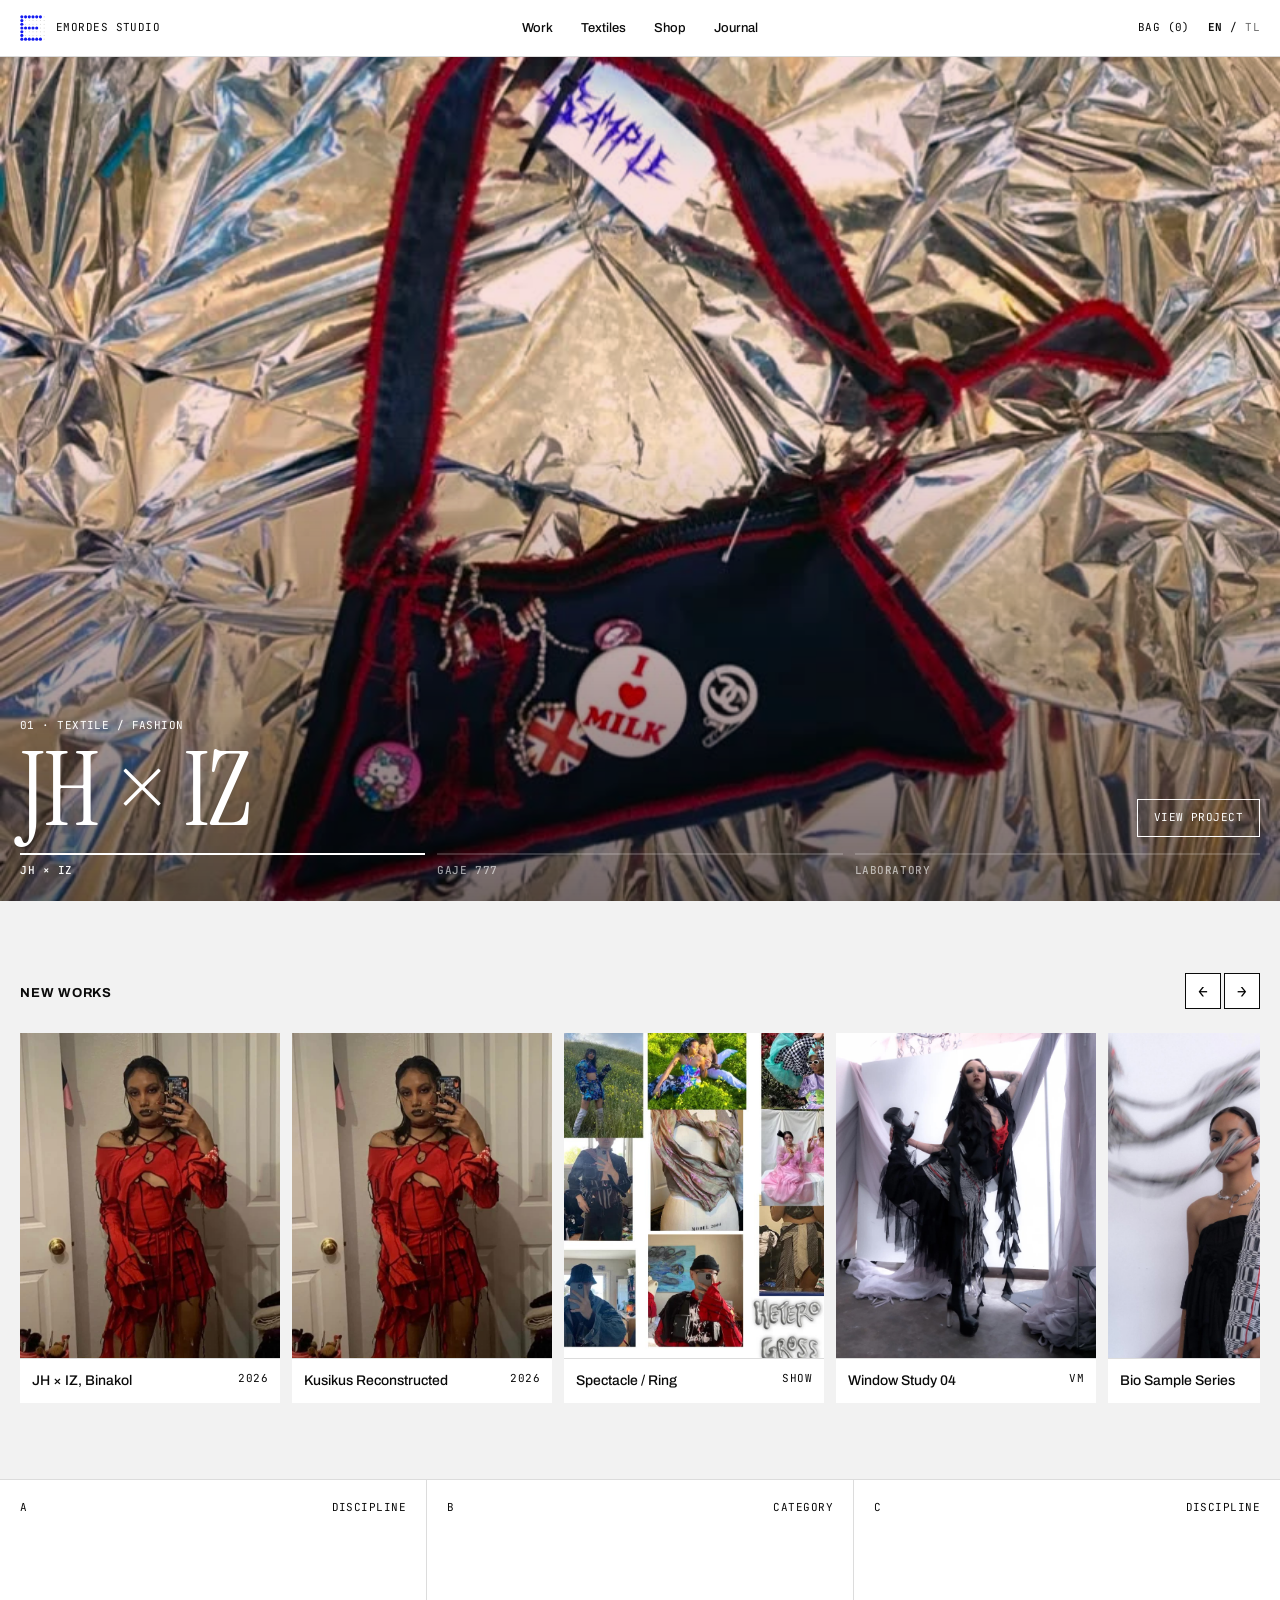
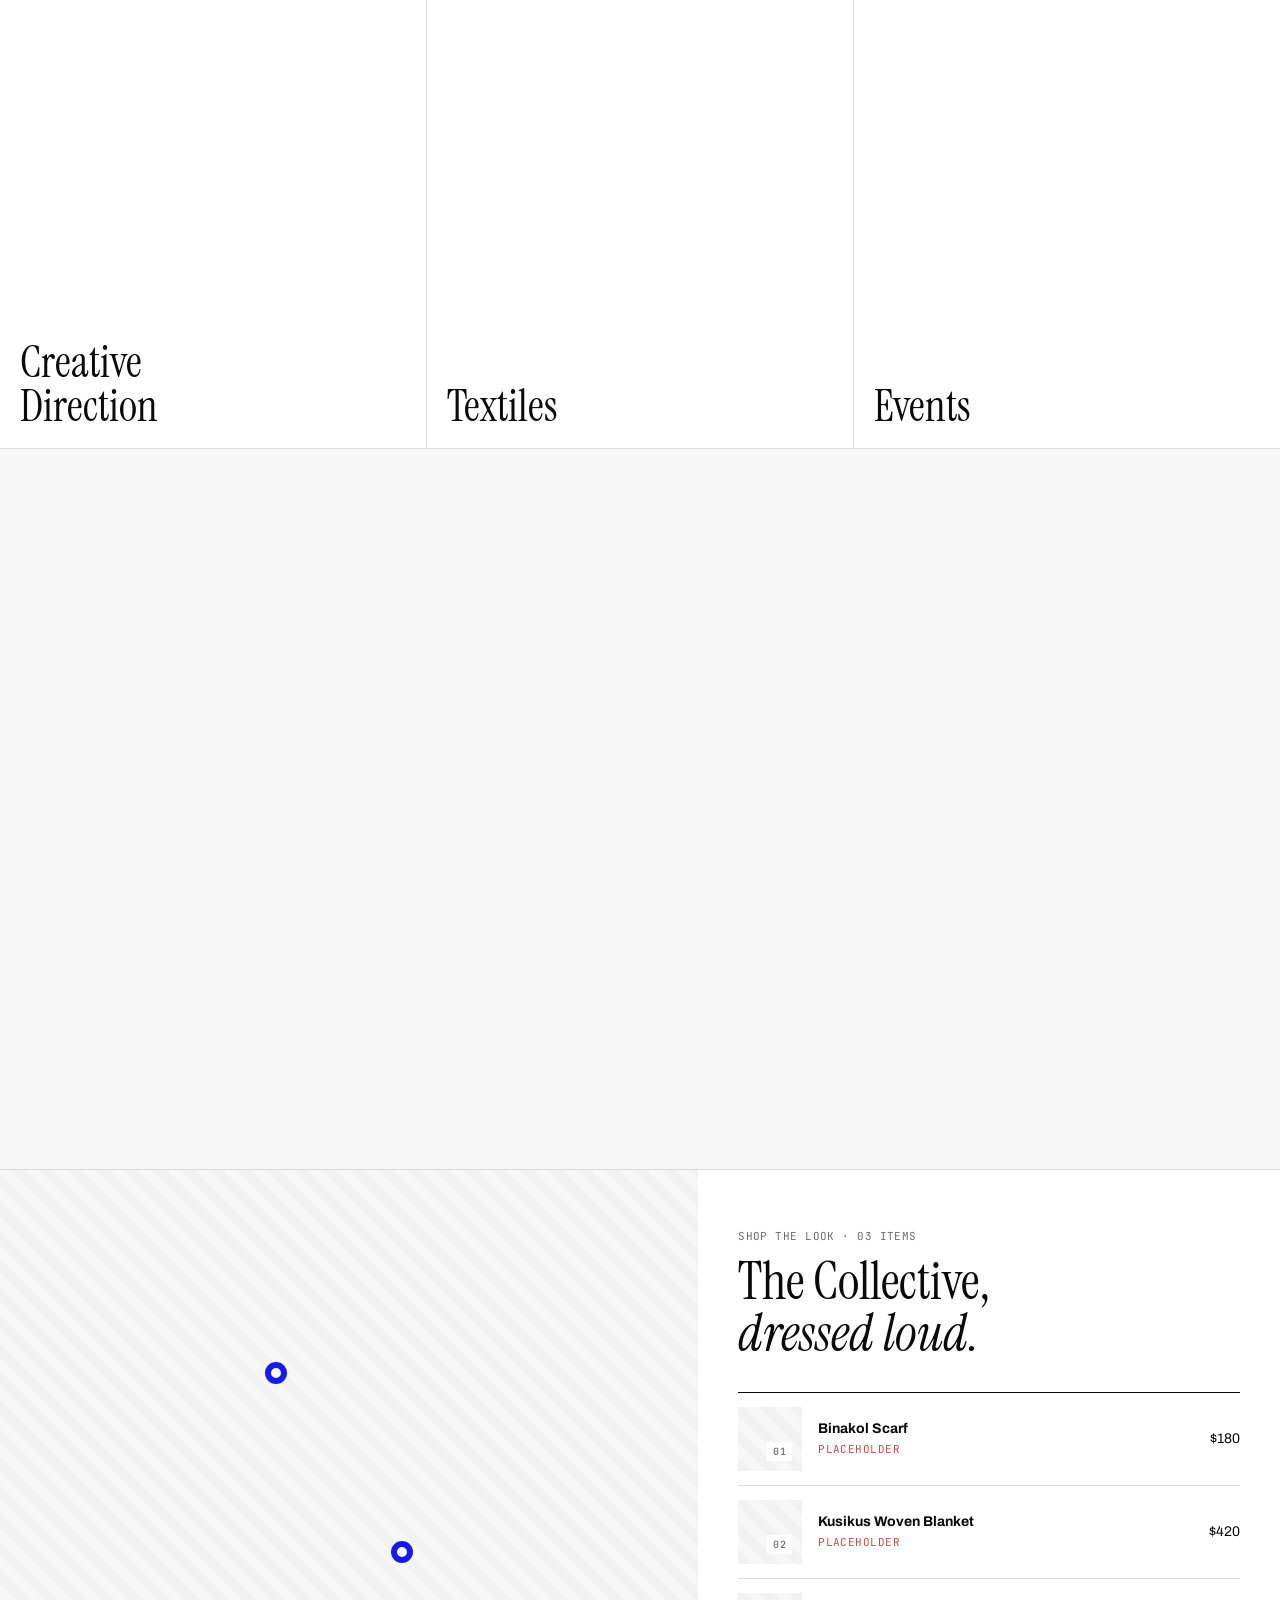
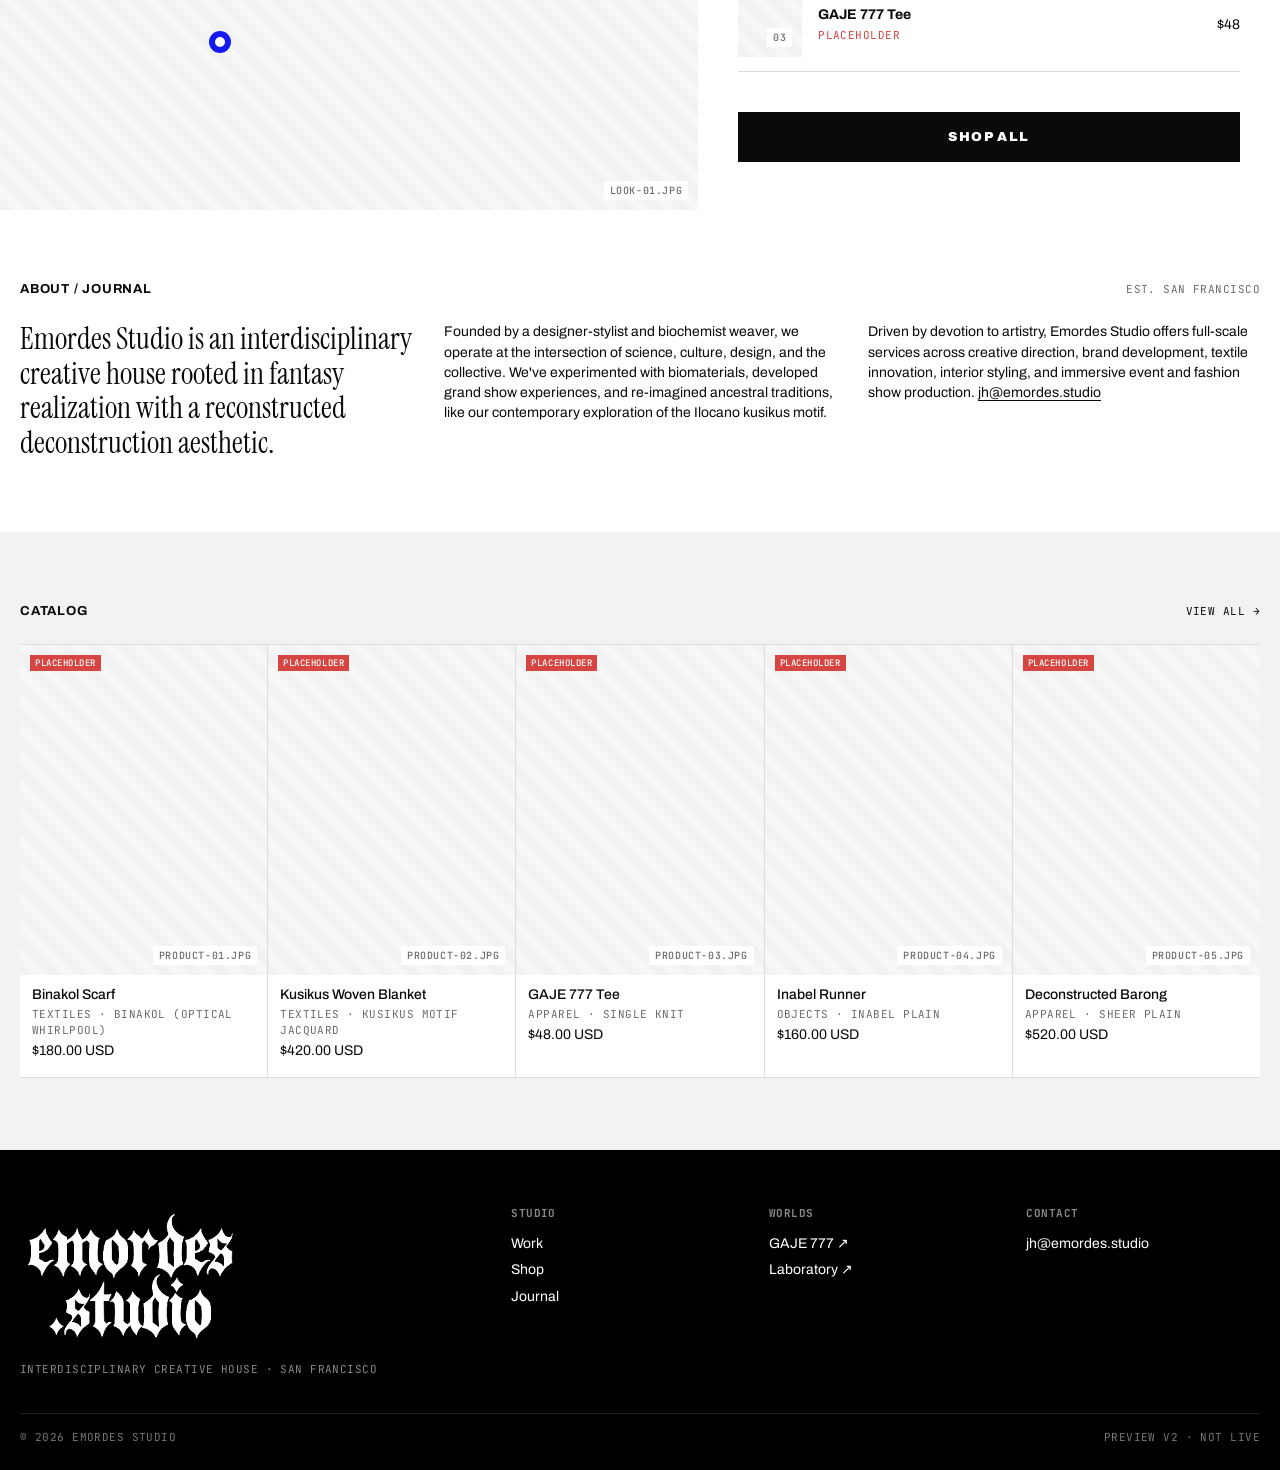
==== home.html @ fd935b76 "Emordes Studio preview v2 (APT style)" ====
<!doctype html>
<html lang="en">
<head>
<meta charset="utf-8">
<meta name="viewport" content="width=device-width,initial-scale=1">
<title>Emordes Studio · Interdisciplinary Creative House</title>
<link rel="stylesheet" href="styles.css">
<script src="app.js" defer></script>
</head>
<body data-page="home">
<main id="main">

<section class="hero" aria-roledescription="carousel" aria-label="Featured projects">
 <div class="tint"></div>
 <div class="slide"><div class="phw" data-ph="hero-01.jpg"><img src="images/hero-01.jpg" alt="JH × IZ project"></div>
  <div class="cap"><div><p class="mono">01 · Textile / Fashion</p><h2>JH × IZ</h2></div><a class="btn mono" href="#works">View project</a></div></div>
 <div class="slide"><div class="phw" data-ph="hero-02.jpg"><img src="images/hero-02.jpg" alt="GAJE 777 tattoo work"></div>
  <div class="cap"><div><p class="mono">02 · Tattoo / Batok</p><h2>GAJE 777</h2></div><a class="btn mono" href="https://gaje777.emordes.studio">Visit ↗</a></div></div>
 <div class="slide"><div class="phw" data-ph="hero-03.jpg"><img src="images/hero-03.jpg" alt="Emordes Laboratory material samples"></div>
  <div class="cap"><div><p class="mono">03 · Textile Innovation</p><h2>Emordes<br><i>Laboratory</i></h2></div><a class="btn mono" href="https://izlab.emordes.studio">Visit ↗</a></div></div>
 <div class="ind" role="tablist">
  <button role="tab">JH × IZ</button><button role="tab">GAJE 777</button><button role="tab">Laboratory</button>
 </div>
</section>

<section class="sec gray" id="works">
 <div class="sec-h"><h3>New Works</h3><div class="ctrl"><button data-rail="-1" aria-label="Previous">←</button> <button data-rail="1" aria-label="Next">→</button></div></div>
 <div class="rail" id="rail">
  <a class="card" href="#"><div class="im"><div class="phw" data-ph="work-01.jpg"><img src="images/work-01.jpg" alt="" loading="lazy"></div></div><div class="meta"><b>JH × IZ, Binakol</b><span class="mono">2026</span></div></a>
  <a class="card" href="#"><div class="im"><div class="phw" data-ph="work-02.jpg"><img src="images/work-02.jpg" alt="" loading="lazy"></div></div><div class="meta"><b>Kusikus Reconstructed</b><span class="mono">2026</span></div></a>
  <a class="card" href="#"><div class="im"><div class="phw" data-ph="work-03.jpg"><img src="images/work-03.jpg" alt="" loading="lazy"></div></div><div class="meta"><b>Spectacle / Ring</b><span class="mono">Show</span></div></a>
  <a class="card" href="#"><div class="im"><div class="phw" data-ph="work-04.jpg"><img src="images/work-04.jpg" alt="" loading="lazy"></div></div><div class="meta"><b>Window Study 04</b><span class="mono">VM</span></div></a>
  <a class="card" href="#"><div class="im"><div class="phw" data-ph="work-05.jpg"><img src="images/work-05.jpg" alt="" loading="lazy"></div></div><div class="meta"><b>Bio Sample Series</b><span class="mono">Lab</span></div></a>
  <a class="card" href="#"><div class="im"><div class="phw" data-ph="work-06.jpg"><img src="images/work-06.jpg" alt="" loading="lazy"></div></div><div class="meta"><b>Ritual Invocation</b><span class="mono">Event</span></div></a>
  <a class="card" href="#"><div class="im"><div class="phw" data-ph="work-07.jpg"><img src="images/work-07.jpg" alt="" loading="lazy"></div></div><div class="meta"><b>Draped Linen Garden</b><span class="mono">Event</span></div></a>
  <a class="card" href="#"><div class="im"><div class="phw" data-ph="work-08.jpg"><img src="images/work-08.jpg" alt="" loading="lazy"></div></div><div class="meta"><b>Editorial 08</b><span class="mono">Styling</span></div></a>
 </div>
</section>

<section class="tri" id="showcase" aria-label="Disciplines">
 <a href="#works"><div class="pv"><video src="video/entrance.mp4" muted loop playsinline preload="none" aria-hidden="true"></video></div><span class="mono"><span>A</span><span>Discipline</span></span><span class="t">Creative<br>Direction</span></a>
 <a href="catalog.html?c=Textiles"><div class="pv"><div class="phw" data-ph="work-05.jpg"><img src="images/work-05.jpg" alt="" loading="lazy"></div></div><span class="mono"><span>B</span><span>Category</span></span><span class="t">Textiles</span></a>
 <a href="#works"><div class="pv"><div class="phw" data-ph="work-07.jpg"><img src="images/work-07.jpg" alt="" loading="lazy"></div></div><span class="mono"><span>C</span><span>Discipline</span></span><span class="t">Events</span></a>
</section>

<section class="state" aria-label="Statement">
 <div class="swatch" aria-hidden="true"><i></i><i></i></div>
 <blockquote class="reveal">We weave the story. <em>You wear the culture.</em></blockquote>
 <div class="mono"><span>Emordes Studio</span><span>Science · Culture · Design · Collective</span></div>
</section>

<section class="look" aria-label="Shop the look">
 <div class="im"><div class="phw" data-ph="look-01.jpg"><img src="images/look-01.jpg" alt="Lifestyle look styled with Emordes textiles" loading="lazy"></div>
  <span class="dot" style="left:38%;top:30%"></span><span class="dot" style="left:56%;top:58%"></span><span class="dot" style="left:30%;top:72%"></span></div>
 <div class="list">
  <p class="mono" style="color:var(--mute)">Shop the Look · 03 items</p>
  <h3>The Collective,<br><i>dressed loud.</i></h3>
  <ol>
   <li><a href="product.html?id=1"><span class="th"><span class="phw" data-ph="01" style="display:block"><img src="images/product-01.jpg" alt=""></span></span><span><b>Binakol Scarf</b><br><span class="mono" style="color:var(--red)">Placeholder</span></span><span>$180</span></a></li>
   <li><a href="product.html?id=2"><span class="th"><span class="phw" data-ph="02" style="display:block"><img src="images/product-02.jpg" alt=""></span></span><span><b>Kusikus Woven Blanket</b><br><span class="mono" style="color:var(--red)">Placeholder</span></span><span>$420</span></a></li>
   <li><a href="product.html?id=3"><span class="th"><span class="phw" data-ph="03" style="display:block"><img src="images/product-03.jpg" alt=""></span></span><span><b>GAJE 777 Tee</b><br><span class="mono" style="color:var(--red)">Placeholder</span></span><span>$48</span></a></li>
  </ol>
  <a class="add" href="catalog.html" style="margin-top:auto">Shop all</a>
 </div>
</section>

<section class="sec" id="journal">
 <div class="sec-h"><h3>About / Journal</h3><span class="mono" style="color:var(--mute)">Est. San Francisco</span></div>
 <div style="display:grid;grid-template-columns:repeat(auto-fit,minmax(280px,1fr));gap:32px">
  <p class="reveal" style="font:400 30px/1.15 var(--serif);margin:0">Emordes Studio is an interdisciplinary creative house rooted in fantasy realization with a reconstructed deconstruction aesthetic.</p>
  <p class="reveal" style="margin:0">Founded by a designer-stylist and biochemist weaver, we operate at the intersection of science, culture, design, and the collective. We've experimented with biomaterials, developed grand show experiences, and re-imagined ancestral traditions, like our contemporary exploration of the Ilocano kusikus motif.</p>
  <p class="reveal" style="margin:0">Driven by devotion to artistry, Emordes Studio offers full-scale services across creative direction, brand development, textile innovation, interior styling, and immersive event and fashion show production. <a href="mailto:jh@emordes.studio" style="border-bottom:1px solid">jh@emordes.studio</a></p>
 </div>
</section>

<section class="sec gray" aria-label="Catalog preview">
 <div class="sec-h"><h3>Catalog</h3><a class="mono" href="catalog.html">View all →</a></div>
 <div class="grid5" id="minigrid"></div>
</section>
</main>
<script>
document.addEventListener('DOMContentLoaded',()=>{
 const g=document.getElementById('minigrid');g.innerHTML=PRODUCTS.slice(0,5).map(itemCard).join('');wirePlaceholders(g);
 document.querySelectorAll('.tri a').forEach(a=>{const v=a.querySelector('video');if(!v)return;
  a.addEventListener('mouseenter',()=>v.play().catch(()=>{}));a.addEventListener('mouseleave',()=>v.pause())});
});
</script>
</body>
</html>
---- styles.css ----
@import url('https://fonts.googleapis.com/css2?family=Archivo:wght@400;500;700;900&family=Instrument+Serif:ital@0;1&family=JetBrains+Mono:wght@400;500&display=swap');
:root{--bg:#fff;--g1:#F7F7F7;--g2:#F2F2F2;--ink:#0a0a0a;--mute:#6b6b6b;--line:#dcdcdc;--cobalt:#141BF2;--red:#D64541;
--sans:'Archivo',sans-serif;--mono:'JetBrains Mono',monospace;--serif:'Instrument Serif',serif}
*{box-sizing:border-box}
html{scroll-behavior:smooth}
body{margin:0;background:var(--bg);color:var(--ink);font-family:var(--sans);font-size:14px;line-height:1.45;-webkit-font-smoothing:antialiased}
a{color:inherit;text-decoration:none}
img{display:block;max-width:100%}
.mono{font-family:var(--mono);font-size:11px;letter-spacing:.04em;text-transform:uppercase}
.skip{position:absolute;left:-999px}.skip:focus{left:8px;top:8px;background:#000;color:#fff;padding:8px;z-index:99}
:focus-visible{outline:2px solid var(--cobalt);outline-offset:2px}

/* header */
.hdr{position:sticky;top:0;z-index:50;background:rgba(255,255,255,.96);backdrop-filter:blur(8px);border-bottom:1px solid var(--line)}
.hdr-in{display:grid;grid-template-columns:1fr auto 1fr;align-items:center;height:56px;padding:0 20px}
.mark{display:flex;align-items:center;gap:10px}
.mark svg{width:26px;height:26px}
.mark .mono{color:var(--ink)}
.nav{display:flex;gap:28px}
.nav a,.nav button{font:500 13px var(--sans);background:none;border:0;padding:4px 0;cursor:pointer;color:var(--ink);border-bottom:1px solid transparent}
.nav a:hover,.nav button:hover,.nav button[aria-expanded=true]{border-color:var(--ink)}
.util{display:flex;justify-content:flex-end;gap:18px;align-items:center}
.util .lang b{color:var(--ink)}.util .lang span{color:var(--mute)}
.burger{display:none;background:none;border:0;font:inherit;cursor:pointer}
.mega{position:absolute;left:0;right:0;top:56px;background:#fff;border-bottom:1px solid var(--line);display:none;grid-template-columns:repeat(4,1fr) 1.3fr;gap:24px;padding:28px 20px 36px}
.mega.open{display:grid;animation:drop .25s ease}
@keyframes drop{from{opacity:0;transform:translateY(-6px)}}
.mega h4{margin:0 0 14px;color:var(--mute)}
.mega ul{list-style:none;margin:0;padding:0;display:grid;gap:7px}
.mega li a{font-size:15px}.mega li a:hover{color:var(--cobalt)}
.mega .search{display:flex;border-bottom:1px solid var(--ink);align-items:center}
.mega .search input{flex:1;border:0;font:400 22px var(--serif);padding:6px 0;outline:none;background:none}
.mega .feat{background:var(--g2);aspect-ratio:4/3;position:relative;overflow:hidden}
.mega .feat img{width:100%;height:100%;object-fit:cover}
.mega .feat span{position:absolute;left:10px;bottom:10px;background:#fff;padding:3px 6px}

/* placeholders */
.ph{position:relative;background:repeating-linear-gradient(45deg,var(--g2) 0 10px,var(--g1) 10px 20px);overflow:hidden}
.ph>img{opacity:0}
.ph::after{content:attr(data-ph);position:absolute;inset:auto 10px 10px auto;font:500 10px var(--mono);letter-spacing:.06em;color:var(--mute);background:#fff;padding:3px 6px;text-transform:uppercase}

/* hero */
.hero{position:relative;height:calc(100vh - 56px);min-height:520px;max-height:900px;overflow:hidden;background:#111;color:#fff}
.hero .slide{position:absolute;inset:0;opacity:0;transition:opacity .9s ease}
.hero .slide.on{opacity:1}
.hero .slide img{width:100%;height:100%;object-fit:cover;transform:scale(1.04);transition:transform 6s ease}
.hero .slide.on img{transform:scale(1)}
.hero .slide::before{content:"";position:absolute;inset:0;background:linear-gradient(180deg,transparent 45%,rgba(0,0,0,.55));z-index:1}
.hero .tint{position:absolute;inset:0;background:var(--red);mix-blend-mode:multiply;opacity:.18;z-index:1}
.hero .cap{position:absolute;left:20px;right:20px;bottom:64px;z-index:2;display:flex;justify-content:space-between;align-items:flex-end;gap:20px}
.hero h2{font:400 clamp(44px,8vw,120px)/.9 var(--serif);margin:0;letter-spacing:-.01em}
.hero .cap a.btn{border:1px solid #fff;padding:10px 16px;white-space:nowrap}
.hero .cap a.btn:hover{background:#fff;color:#000}
.ind{position:absolute;left:20px;right:20px;bottom:24px;z-index:3;display:grid;grid-template-columns:repeat(3,1fr);gap:12px}
.ind button{background:none;border:0;color:#fff;text-align:left;padding:10px 0 0;cursor:pointer;position:relative;font:500 11px var(--mono);letter-spacing:.05em;text-transform:uppercase;opacity:.6}
.ind button::before{content:"";position:absolute;top:0;left:0;right:0;height:2px;background:rgba(255,255,255,.3)}
.ind button::after{content:"";position:absolute;top:0;left:0;height:2px;width:0;background:#fff}
.ind button.on{opacity:1}.ind button.on::after{animation:fill 6s linear forwards}
@keyframes fill{to{width:100%}}

/* sections */
.sec{padding:72px 20px}
.sec-h{display:flex;justify-content:space-between;align-items:baseline;margin-bottom:24px;gap:16px}
.sec-h h3{font:700 13px var(--sans);text-transform:uppercase;letter-spacing:.06em;margin:0}
.sec-h .ctrl button{background:#fff;border:1px solid var(--ink);width:36px;height:36px;cursor:pointer;font:16px var(--mono)}
.sec-h .ctrl button:hover{background:var(--ink);color:#fff}
.gray{background:var(--g2)}
.rail{display:grid;grid-auto-flow:column;grid-auto-columns:minmax(260px,22%);gap:12px;overflow-x:auto;scroll-snap-type:x mandatory;scrollbar-width:none;padding-bottom:4px}
.rail::-webkit-scrollbar{display:none}
.card{scroll-snap-align:start;background:#fff;display:flex;flex-direction:column}
.card .im{aspect-ratio:4/5;overflow:hidden}
.card .im img{width:100%;height:100%;object-fit:cover;transition:transform .6s ease}
.card:hover .im img{transform:scale(1.04)}
.card .meta{padding:12px;display:flex;justify-content:space-between;gap:8px;border-top:1px solid var(--line)}
.card .meta b{font-weight:500}

.tri{display:grid;grid-template-columns:repeat(3,1fr);gap:1px;background:var(--line);border-top:1px solid var(--line);border-bottom:1px solid var(--line)}
.tri a{background:#fff;position:relative;aspect-ratio:3/4;overflow:hidden;display:flex;flex-direction:column;justify-content:space-between;padding:20px}
.tri a .pv{position:absolute;inset:0;opacity:0;transition:opacity .4s ease}
.tri a .pv img,.tri a .pv video{width:100%;height:100%;object-fit:cover}
.tri a:hover .pv,.tri a:focus-visible .pv{opacity:1}
.tri a .t{position:relative;z-index:1;font:400 clamp(30px,3.4vw,52px)/1 var(--serif);transition:color .3s}
.tri a:hover .t,.tri a:hover .mono{color:#fff}
.tri a .mono{position:relative;z-index:1;transition:color .3s;display:flex;justify-content:space-between}

.state{position:relative;min-height:80vh;display:grid;place-items:center;overflow:hidden;background:var(--g1);perspective:1200px}
.swatch{position:absolute;width:min(46vw,440px);aspect-ratio:1;transform-style:preserve-3d;animation:spin 28s linear infinite}
.swatch i{position:absolute;inset:0;background:
 repeating-linear-gradient(90deg,rgba(214,69,65,.85) 0 6px,transparent 6px 14px,rgba(10,10,10,.85) 14px 16px,transparent 16px 24px),
 repeating-linear-gradient(0deg,rgba(20,27,242,.75) 0 4px,#efe9df 4px 12px,rgba(10,10,10,.6) 12px 13px,#efe9df 13px 22px);
 box-shadow:0 40px 80px rgba(0,0,0,.15)}
.swatch i:nth-child(2){transform:rotateY(90deg) scale(.9);opacity:.5}
@keyframes spin{from{transform:rotateX(62deg) rotateZ(0)}to{transform:rotateX(62deg) rotateZ(360deg)}}
.state blockquote{position:relative;z-index:1;margin:0;text-align:center;font:400 clamp(40px,6.5vw,96px)/.98 var(--serif);max-width:12ch;mix-blend-mode:multiply}
.state blockquote em{color:var(--red)}
.state .mono{position:absolute;bottom:24px;left:20px;right:20px;display:flex;justify-content:space-between;z-index:1}

.look{display:grid;grid-template-columns:1.2fr 1fr;gap:0;border-top:1px solid var(--line)}
.look .im{position:relative;min-height:640px}
.look .im img{position:absolute;inset:0;width:100%;height:100%;object-fit:cover}
.look .im .dot{position:absolute;width:22px;height:22px;border-radius:50%;background:#fff;border:6px solid var(--cobalt);z-index:2}
.look .list{padding:48px 40px;display:flex;flex-direction:column}
.look h3{font:400 52px/1 var(--serif);margin:0 0 32px}
.look ol{list-style:none;margin:0;padding:0;border-top:1px solid var(--ink)}
.look li a{display:grid;grid-template-columns:64px 1fr auto;gap:16px;align-items:center;padding:14px 0;border-bottom:1px solid var(--line)}
.look li a:hover{background:var(--g1)}
.look li .th{aspect-ratio:1}.look li .th img{width:100%;height:100%;object-fit:cover}

/* catalog */
.filters{display:flex;gap:8px;flex-wrap:wrap;padding:0 20px 20px}
.filters button{font:500 11px var(--mono);text-transform:uppercase;border:1px solid var(--line);background:#fff;padding:8px 12px;cursor:pointer}
.filters button[aria-pressed=true]{background:var(--ink);color:#fff;border-color:var(--ink)}
.grid5{display:grid;grid-template-columns:repeat(5,1fr);gap:1px;background:var(--line);border-top:1px solid var(--line);border-bottom:1px solid var(--line)}
.item{background:#fff;display:flex;flex-direction:column}
.item .im{position:relative;aspect-ratio:3/4;background:var(--g1);overflow:hidden}
.item .im>div{position:absolute;inset:0}
.item .im img{width:100%;height:100%;object-fit:cover}
.item .im .b{opacity:0;transition:opacity .35s}
.item:hover .im .b,.item:focus-visible .im .b{opacity:1}
.item .info{padding:10px 12px 16px;display:grid;gap:2px}
.item .info b{font-weight:500}
.tag{display:inline-block;background:var(--red);color:#fff;padding:2px 5px;font:500 9px var(--mono);letter-spacing:.06em;position:absolute;top:10px;left:10px;z-index:2}
.pagehead{padding:48px 20px 28px;display:flex;justify-content:space-between;align-items:flex-end;gap:20px}
.pagehead h1{font:400 clamp(48px,7vw,104px)/.9 var(--serif);margin:0}

/* product */
.pdp{display:grid;grid-template-columns:1fr 1.5fr 1fr;align-items:start;border-top:1px solid var(--line)}
.pdp .l,.pdp .r{position:sticky;top:56px;padding:28px 20px;max-height:calc(100vh - 56px);overflow:auto}
.spec{width:100%;border-collapse:collapse;font:400 11px/1.5 var(--mono);text-transform:uppercase}
.spec th,.spec td{text-align:left;padding:9px 0;border-bottom:1px solid var(--line);vertical-align:top}
.spec th{color:var(--mute);font-weight:400;width:42%}
.pdp .l p{font-size:14px;margin:24px 0 0;max-width:36ch}
.stream{display:grid;gap:4px;background:var(--g2)}
.stream>div{aspect-ratio:4/5}
.stream img{width:100%;height:100%;object-fit:cover}
.crumb{color:var(--mute)}.crumb a:hover{color:var(--ink)}
.pdp h1{font:400 44px/1 var(--serif);margin:18px 0 10px}
.price{font:500 16px var(--sans);margin-bottom:28px}
.sizes{display:grid;grid-template-columns:repeat(4,1fr);gap:4px;margin:10px 0 18px}
.sizes button{border:1px solid var(--line);background:#fff;padding:12px 0;font:500 12px var(--mono);cursor:pointer}
.sizes button[aria-pressed=true]{border-color:var(--ink);background:var(--ink);color:#fff}
.add{display:block;text-align:center;background:var(--ink);color:#fff;padding:18px;font:900 13px var(--sans);letter-spacing:.12em;text-transform:uppercase}
.add:hover{background:var(--cobalt)}
.note{margin-top:14px;color:var(--mute)}

/* footer */
.ftr{background:#000;color:#fff;padding:56px 20px 24px;display:grid;grid-template-columns:2fr 1fr 1fr 1fr;gap:24px}
.ftr img{width:220px}
.ftr h4{margin:0 0 12px;color:#888}
.ftr ul{list-style:none;padding:0;margin:0;display:grid;gap:6px}
.ftr a:hover{color:var(--red)}
.ftr .bar{grid-column:1/-1;border-top:1px solid #222;padding-top:16px;display:flex;justify-content:space-between;color:#777}

.reveal{opacity:0;transform:translateY(16px);transition:opacity .8s ease,transform .8s ease}
.reveal.in{opacity:1;transform:none}

@media (max-width:1000px){
 .grid5{grid-template-columns:repeat(3,1fr)}
 .rail{grid-auto-columns:minmax(240px,40%)}
 .mega{grid-template-columns:1fr 1fr}
 .mega .feat{display:none}
}
@media (max-width:760px){
 .hdr-in{grid-template-columns:auto 1fr auto;height:52px;padding:0 14px}
 .nav{display:none;position:absolute;top:52px;left:0;right:0;background:#fff;flex-direction:column;gap:0;border-bottom:1px solid var(--line)}
 .nav.open{display:flex}
 .nav a,.nav button{padding:14px;border-bottom:1px solid var(--line);text-align:left;font-size:16px}
 .burger{display:block}
 .util{gap:12px}.util .lang{display:none}
 .mega{top:52px;grid-template-columns:1fr 1fr;max-height:calc(100vh - 52px);overflow:auto}
 .hero{height:78vh;min-height:480px}
 .hero .cap{flex-direction:column;align-items:flex-start;bottom:70px;left:14px}
 .ind{left:14px;right:14px}
 .sec{padding:48px 14px}
 .rail{grid-auto-columns:78%}
 .tri{grid-template-columns:1fr}.tri a{aspect-ratio:16/10}
 .tri a .pv{opacity:.85}.tri a .t,.tri a .mono{color:#fff}
 .look{grid-template-columns:1fr}.look .im{min-height:420px}.look .list{padding:32px 14px}
 .grid5{grid-template-columns:repeat(2,1fr)}
 .filters,.pagehead{padding-left:14px;padding-right:14px}
 .pdp{grid-template-columns:1fr}
 .pdp .l,.pdp .r{position:static;max-height:none;padding:20px 14px}
 .pdp .r{order:-1}.stream{order:0}.pdp .l{order:1}
 .stream{grid-auto-flow:column;grid-auto-columns:88%;overflow-x:auto;scroll-snap-type:x mandatory}
 .stream>div{scroll-snap-align:start}
 .ftr{grid-template-columns:1fr 1fr}.ftr>div:first-child{grid-column:1/-1}
}
@media (prefers-reduced-motion:reduce){*{animation:none!important;transition:none!important}}
.look .im .phw{position:absolute;inset:0}.hero .slide .phw{position:absolute;inset:0}
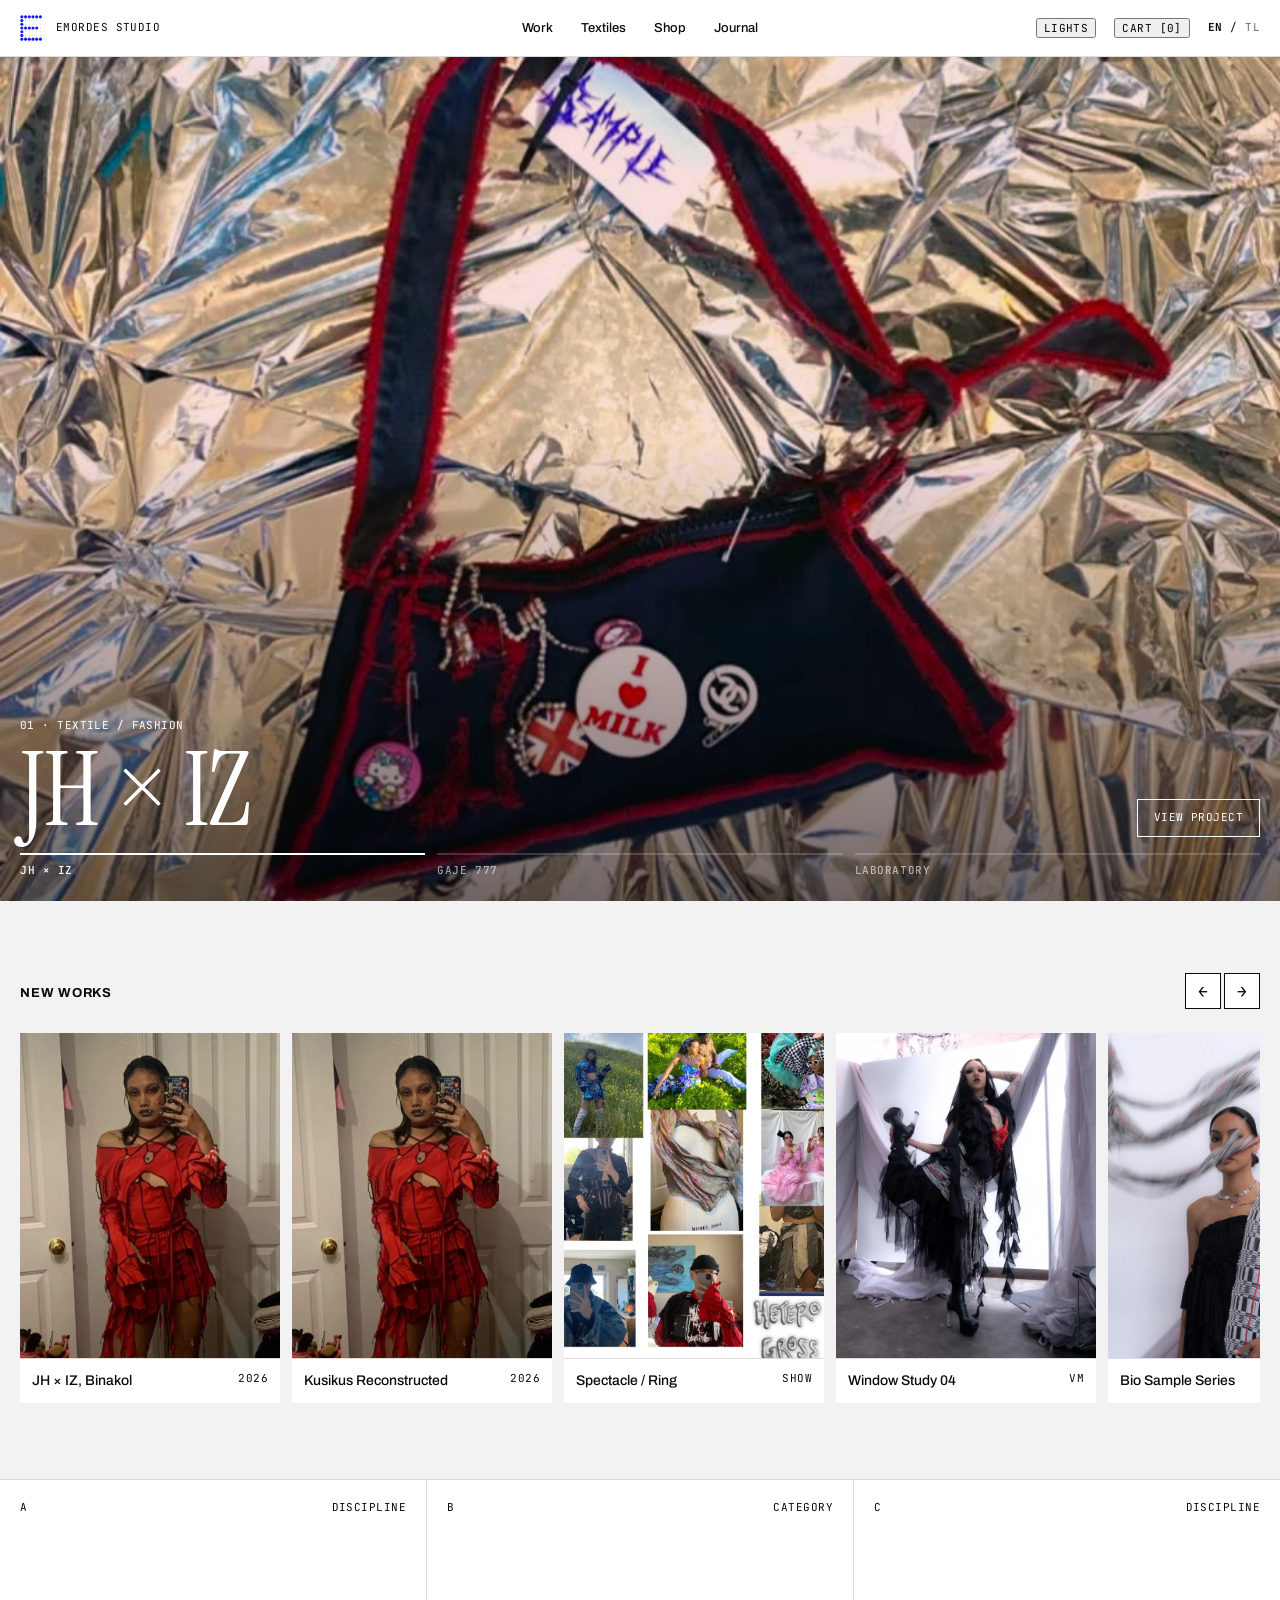
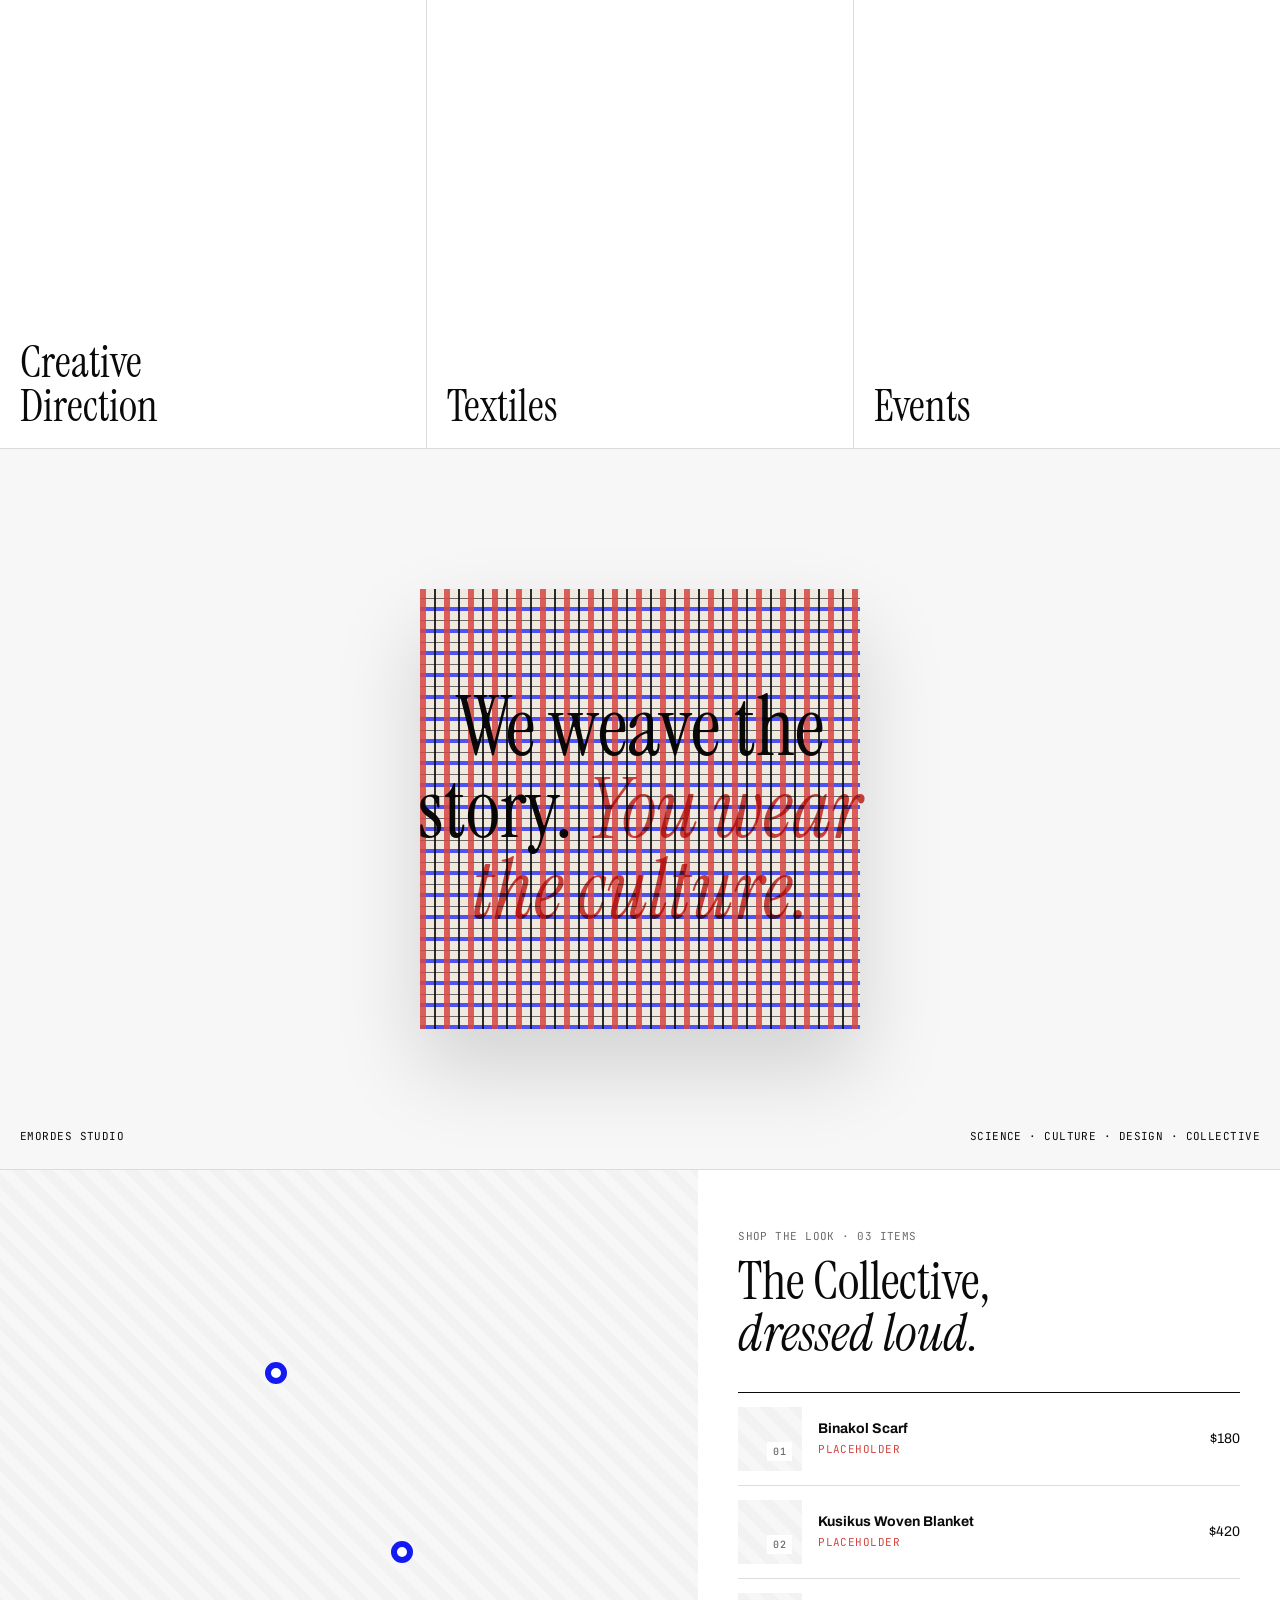
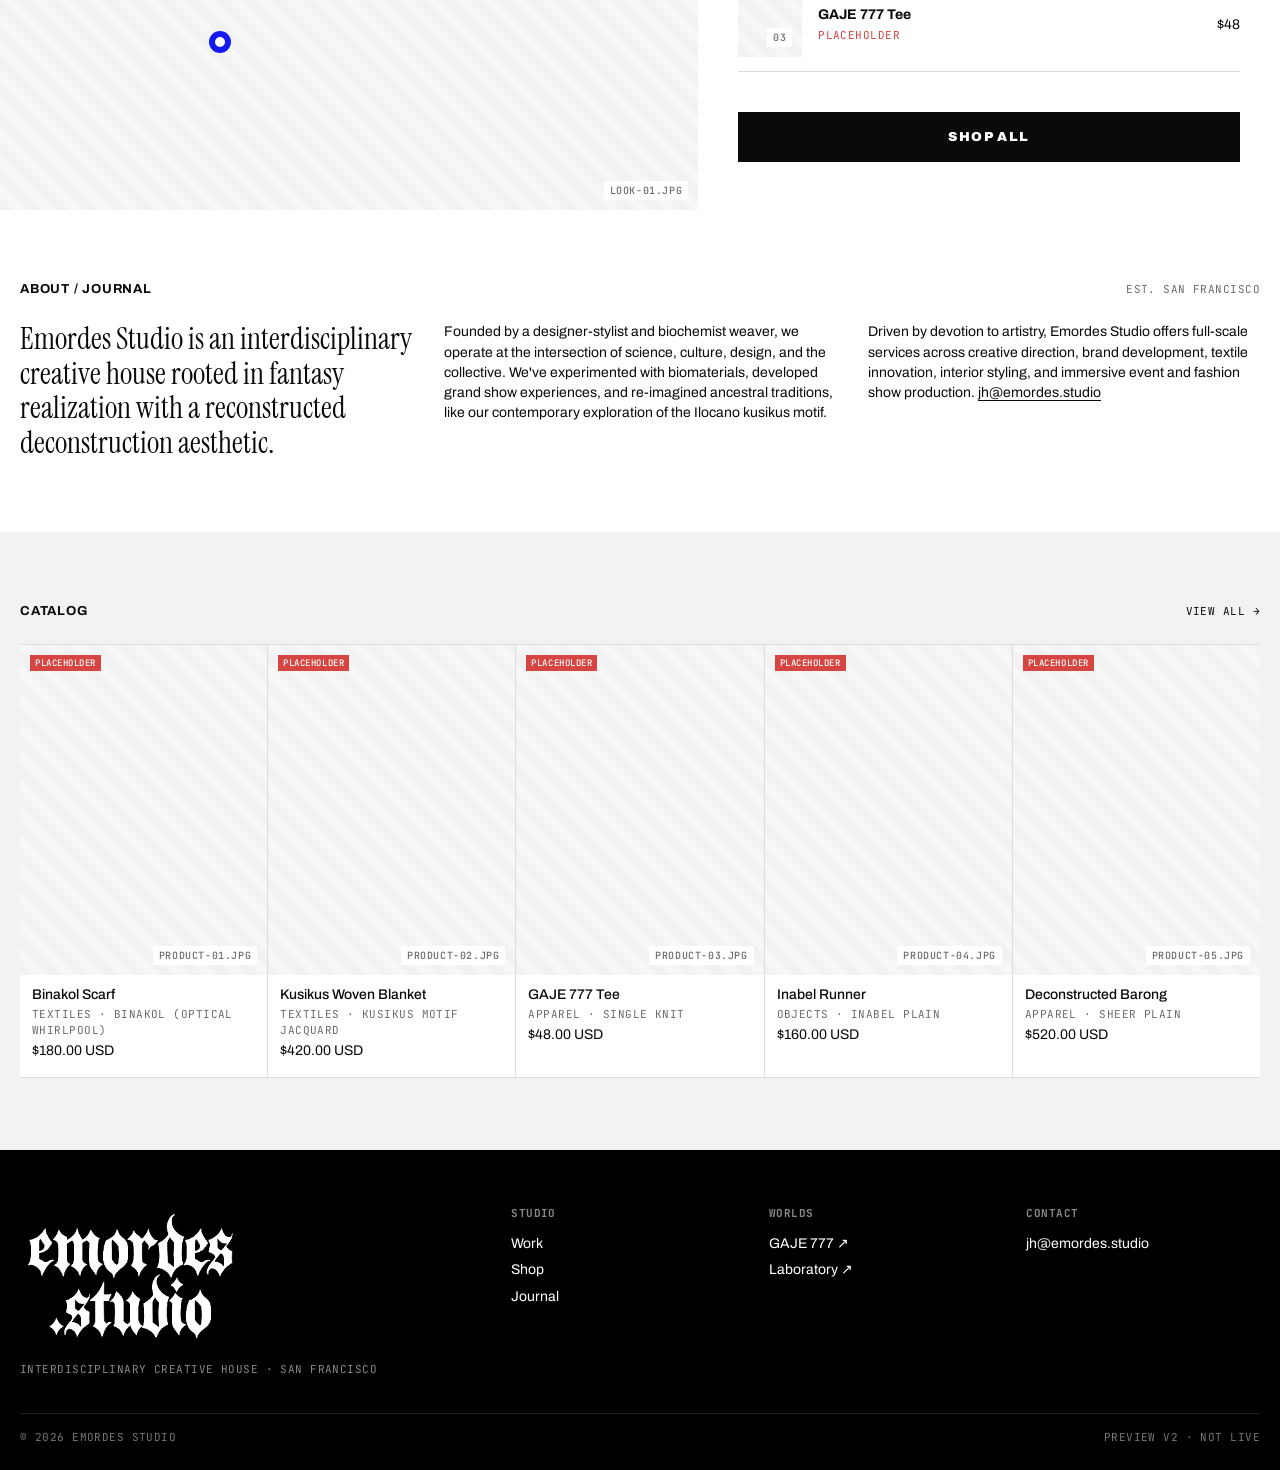
==== commit b77045b1: "Shop restructure: home.html" ====
--- a/home.html
+++ b/home.html
@@ -4,8 +4,11 @@
 <meta charset="utf-8">
 <meta name="viewport" content="width=device-width,initial-scale=1">
 <title>Emordes Studio · Interdisciplinary Creative House</title>
+<script>try{if(localStorage.ems_lights==="off")document.documentElement.classList.add("off")}catch(e){}</script>
 <link rel="stylesheet" href="styles.css">
 <script src="app.js" defer></script>
+<script src="shop.js" defer></script>
+<link rel="stylesheet" href="shop.css">
 </head>
 <body data-page="home">
 <main id="main">
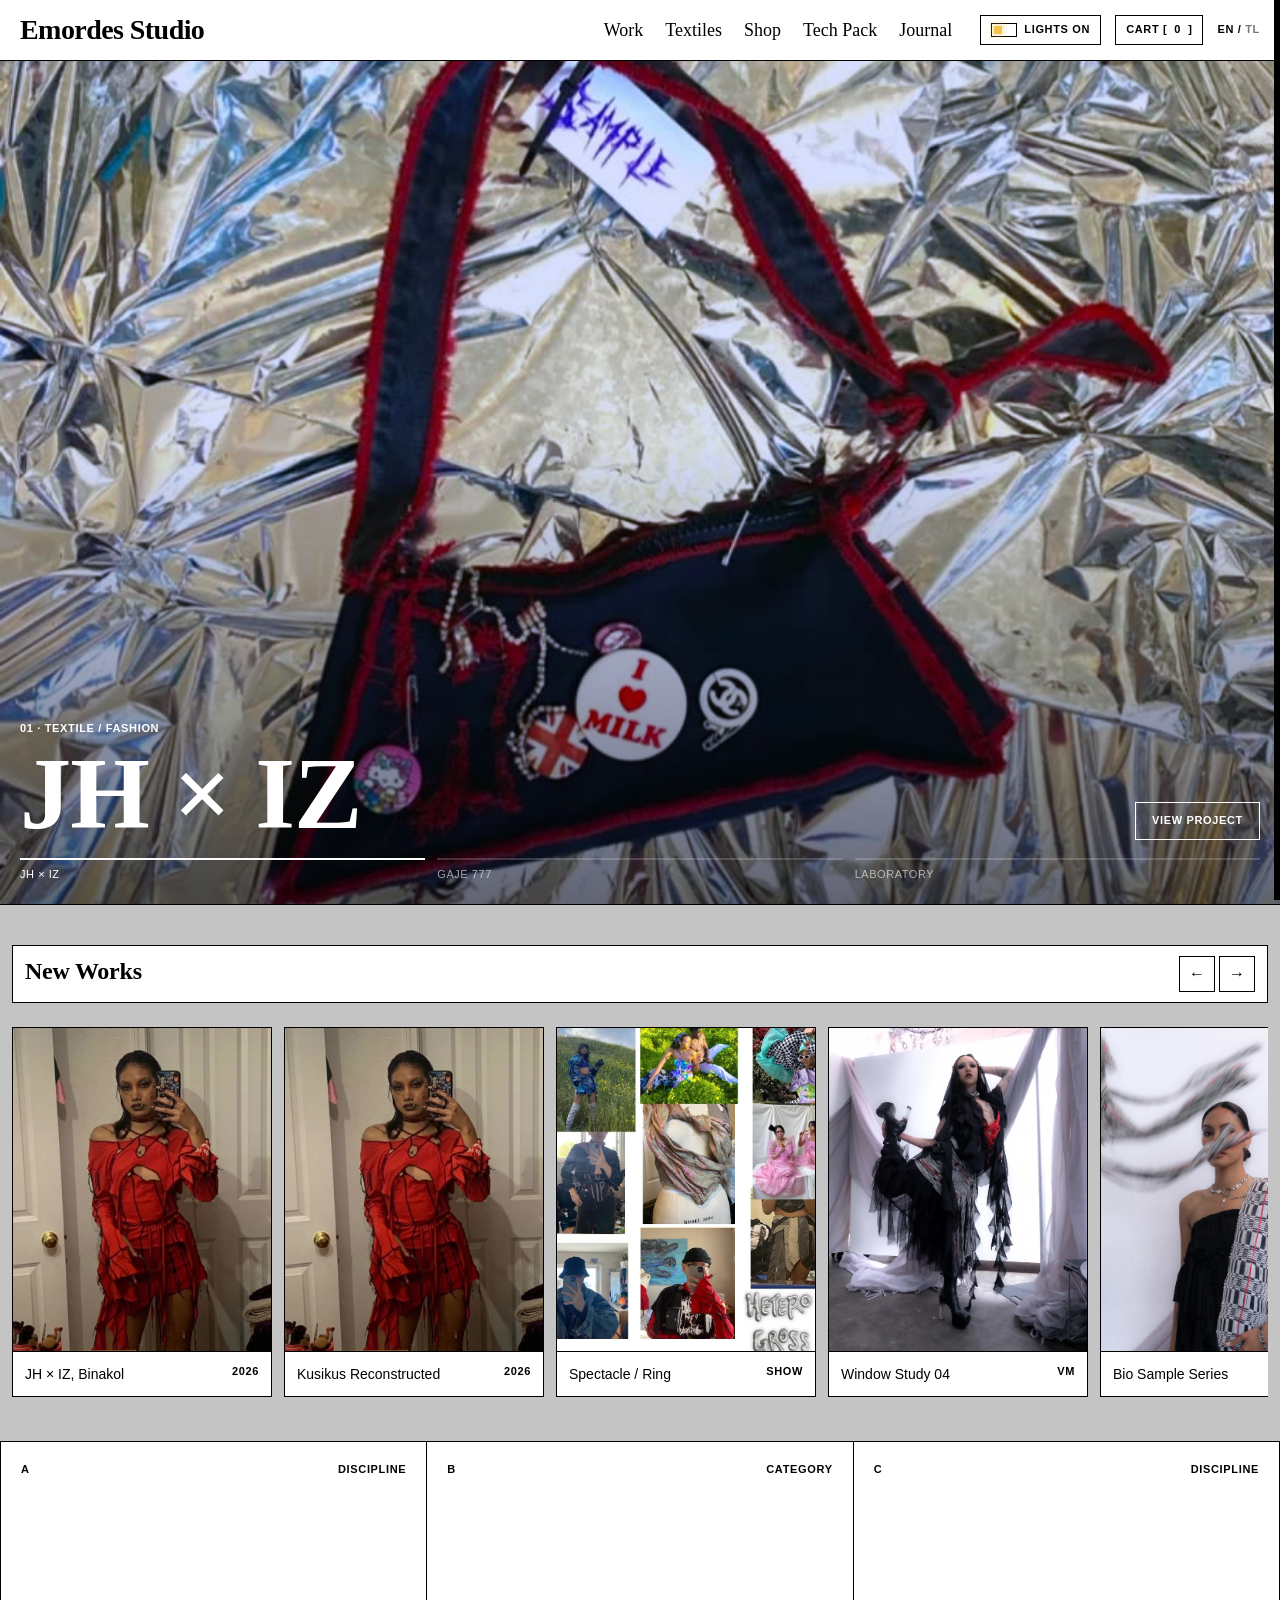
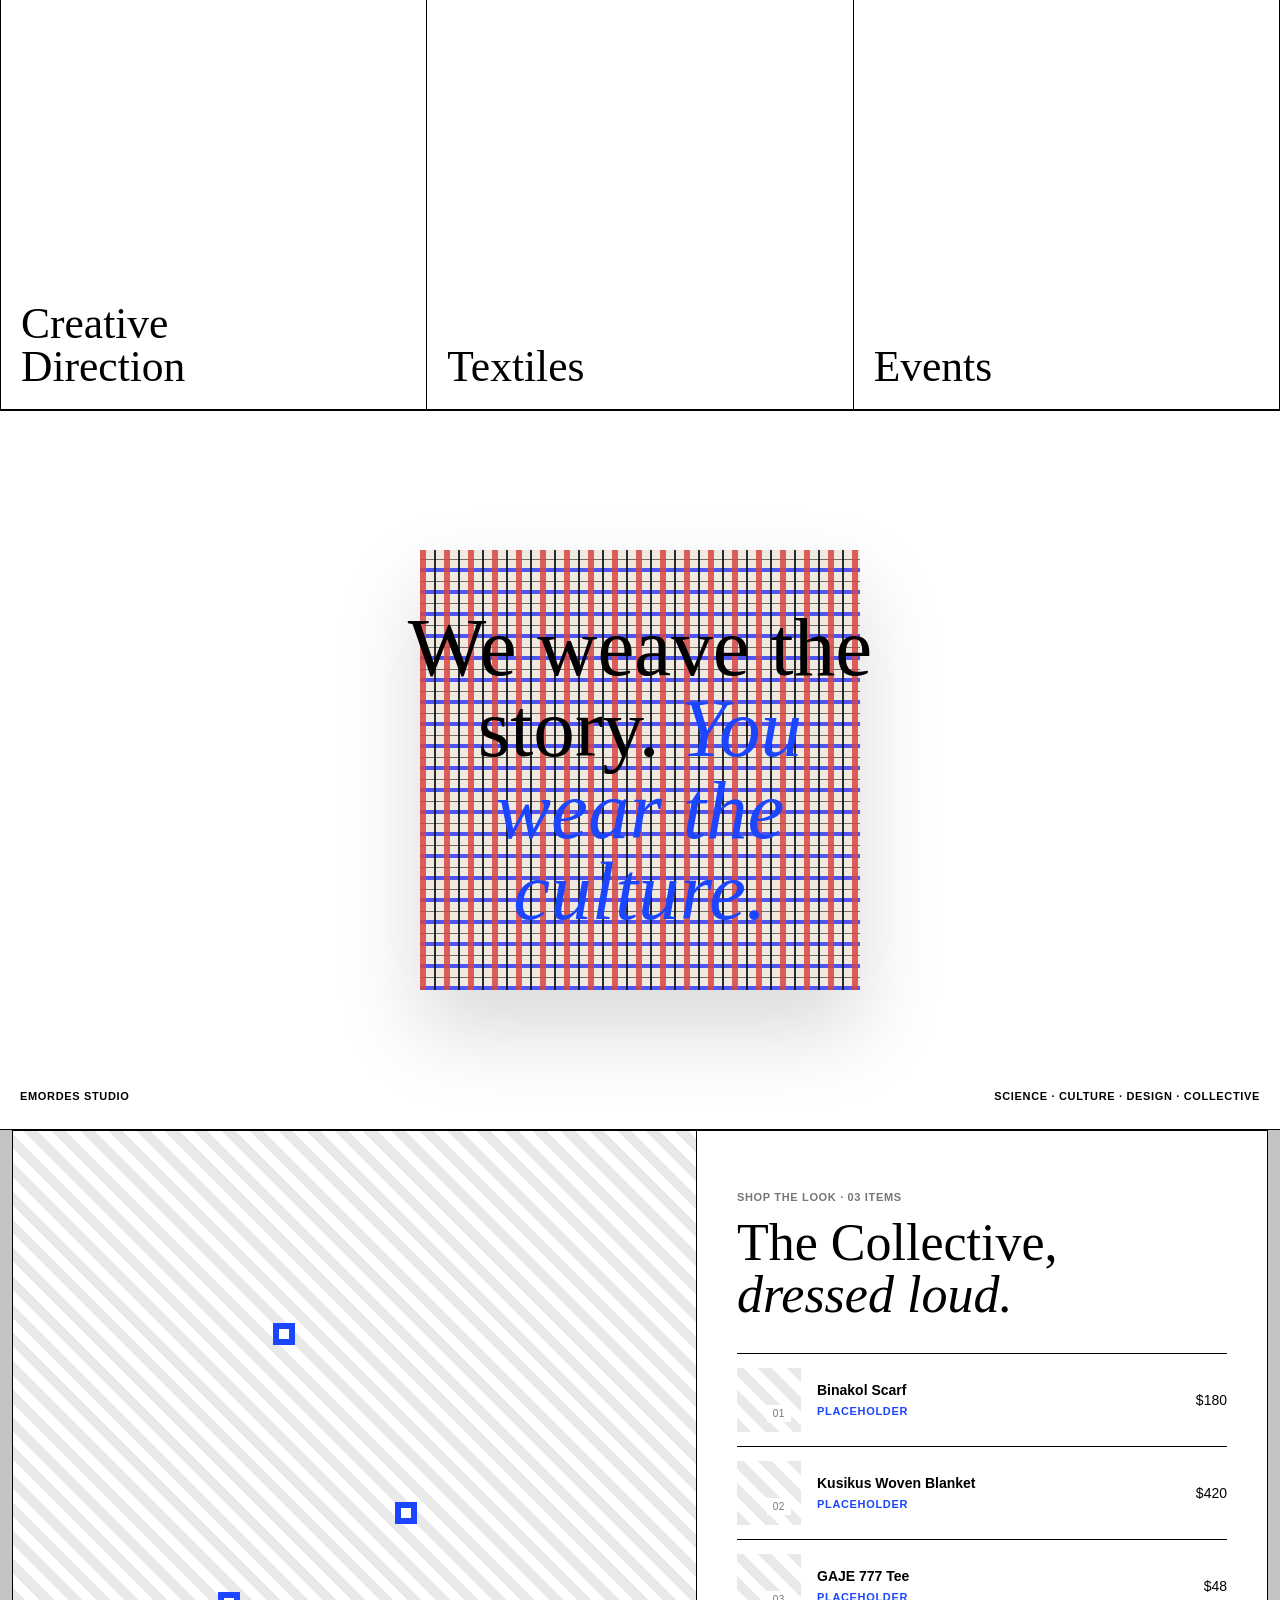
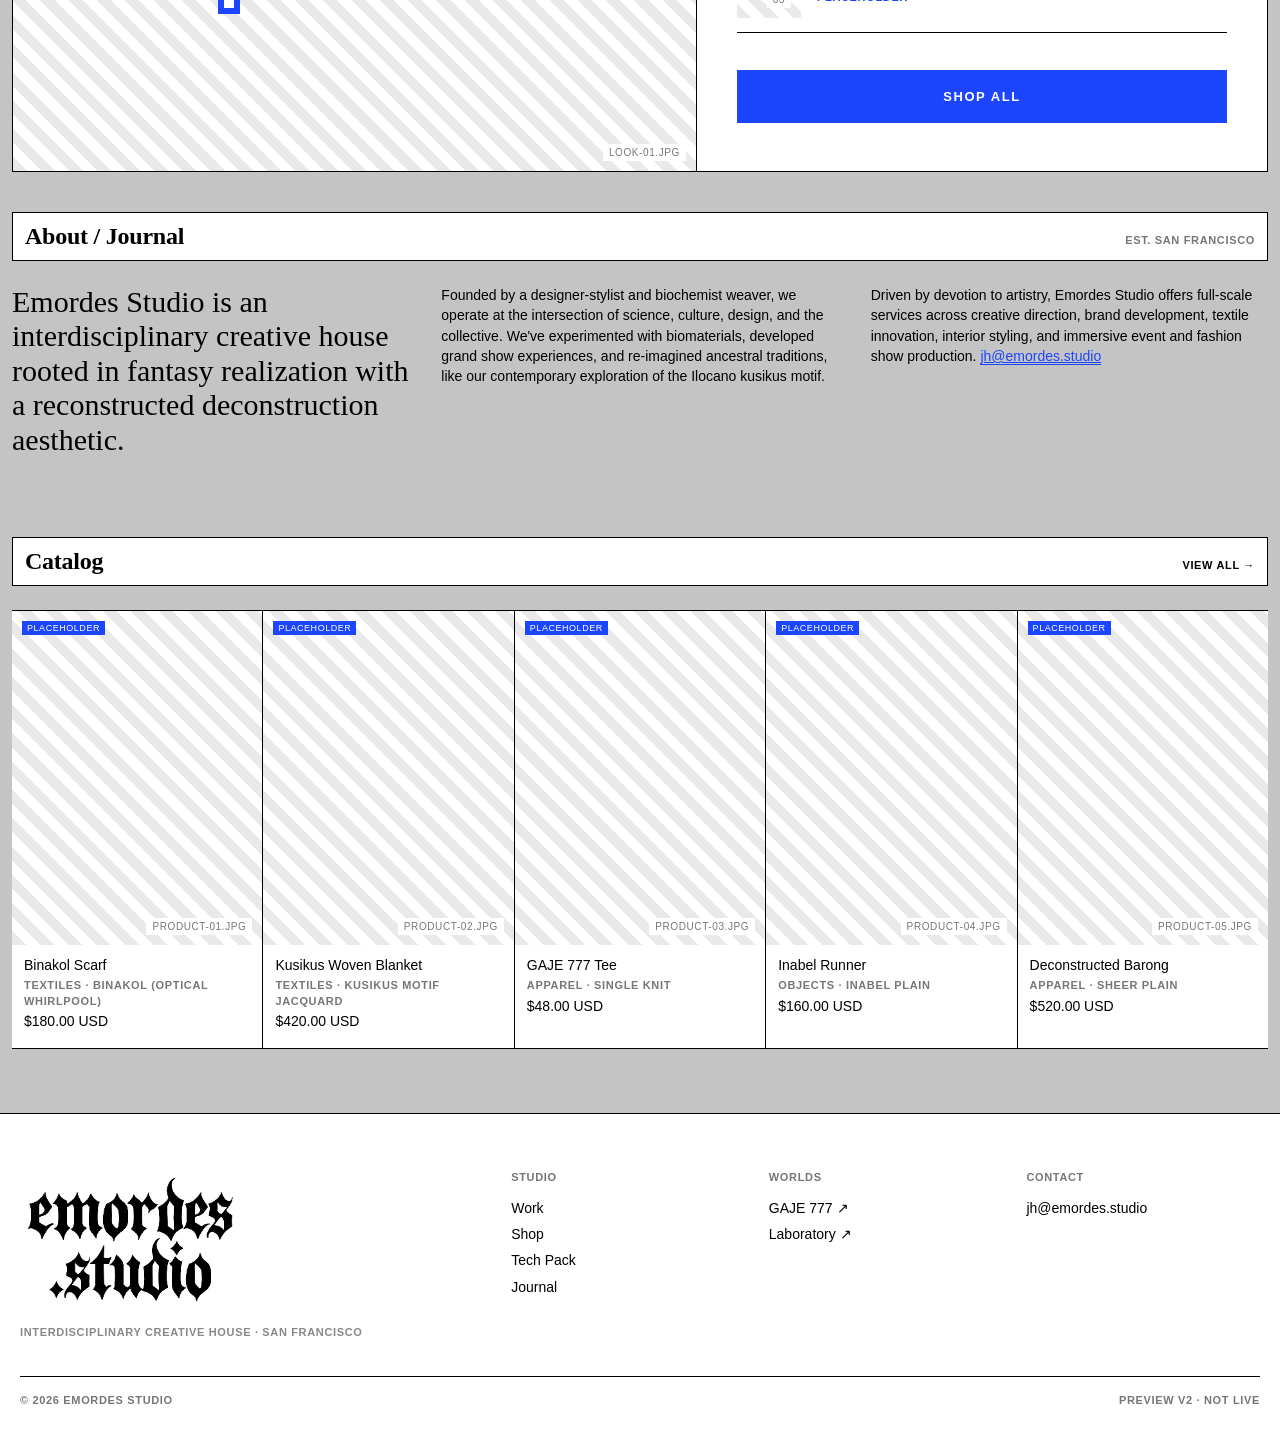
==== commit 079c320a: "Restyle shop brutalism" ====
--- a/home.html
+++ b/home.html
@@ -9,6 +9,7 @@
 <script src="app.js" defer></script>
 <script src="shop.js" defer></script>
 <link rel="stylesheet" href="shop.css">
+<link rel="stylesheet" href="brutal.css">
 </head>
 <body data-page="home">
 <main id="main">
--- a/shop.css
+++ b/shop.css
@@ -0,0 +1,157 @@
+/* ---------- shop layer ---------- */
+:root{--card:#EFEDE8;--paper:#fff;--spot:transparent;transition:background .5s}
+html.off{--bg:#0b0b0b;--g1:#141414;--g2:#1a1a1a;--ink:#f1eee8;--mute:#8d8a85;--line:#262626;--card:#111;--paper:#0b0b0b}
+html.off body{background:var(--bg);color:var(--ink)}
+body{transition:background .5s,color .5s}
+html.off .hdr{background:rgba(11,11,11,.92)}
+html.off .mega{background:#0b0b0b}
+html.off .mark .mono,html.off .nav a,html.off .nav button{color:var(--ink)}
+html.off .ftr{filter:none}
+
+/* header utils */
+.lights,.cartbtn{background:none;border:0;font:inherit;color:inherit;cursor:pointer;padding:4px 0;display:flex;align-items:center;gap:7px;text-transform:uppercase;letter-spacing:.04em}
+.lights i{width:26px;height:14px;border-radius:9px;border:1px solid currentColor;position:relative;transition:.3s}
+.lights i::after{content:"";position:absolute;top:2px;left:2px;width:8px;height:8px;border-radius:50%;background:#f3c64b;box-shadow:0 0 8px #f3c64b;transition:.3s}
+html.off .lights i::after{left:14px;background:#555;box-shadow:none}
+.cartbtn.bump{animation:bump .35s}
+@keyframes bump{50%{transform:scale(1.12)}}
+@media(max-width:760px){.lights span{display:none}.util .lang{display:none}}
+
+/* page head */
+.shop{padding:0 0 64px}
+.shead{display:flex;justify-content:space-between;align-items:flex-end;gap:16px;padding:28px 20px 18px;flex-wrap:wrap}
+.shead h1{margin:6px 0 0;font:900 clamp(40px,7vw,88px)/.9 var(--sans);letter-spacing:-.04em;text-transform:uppercase}
+.shead h1 em{font:italic 400 1em var(--serif);text-transform:none;letter-spacing:-.01em}
+.smeta{color:var(--mute);margin:0}
+.crumb{margin:0;color:var(--mute)}
+
+/* aritzia subcategory thumbs */
+.subcats{display:flex;gap:14px;padding:4px 20px 22px;overflow-x:auto;scrollbar-width:none}
+.subcats::-webkit-scrollbar{display:none}
+.sc{flex:0 0 auto;background:none;border:0;padding:0;cursor:pointer;color:var(--ink);display:grid;gap:8px;justify-items:start;width:112px;text-align:left}
+.sc .st{display:block;width:112px;aspect-ratio:4/5;overflow:hidden;background:var(--card);outline:1px solid transparent;outline-offset:3px;transition:outline-color .2s}
+.sc img{width:100%;height:100%;object-fit:cover;transition:transform .5s}
+.sc:hover img{transform:scale(1.06)}
+.sc[aria-current=true] .st{outline-color:var(--ink)}
+.sc[aria-current=true] .mono{border-bottom:1px solid var(--ink)}
+@media(max-width:760px){.sc,.sc .st{width:84px}}
+
+/* exposed filter bar */
+.bar2{position:sticky;top:56px;z-index:30;background:var(--bg);border-top:1px solid var(--line);border-bottom:1px solid var(--line);display:flex;justify-content:space-between;align-items:center;gap:12px;padding:8px 20px;flex-wrap:wrap;transition:background .5s}
+.fx{display:flex;gap:6px;flex-wrap:wrap;align-items:center}
+.dd{position:relative}
+.dd summary,.allf{list-style:none;cursor:pointer;border:1px solid var(--line);border-radius:99px;padding:7px 13px;background:none;color:var(--ink);font-family:var(--mono)}
+.dd summary::-webkit-details-marker{display:none}
+.dd summary::after{content:" ▾";color:var(--mute)}
+.dd[open] summary,.dd summary:hover,.allf:hover{border-color:var(--ink)}
+.dd em{font-style:normal;color:var(--red)}
+.pop{position:absolute;top:calc(100% + 6px);left:0;z-index:40;background:var(--bg);border:1px solid var(--line);padding:12px;min-width:190px;display:grid;gap:4px;box-shadow:0 10px 30px rgba(0,0,0,.12);animation:drop .2s}
+.opt{display:flex;align-items:center;gap:9px;padding:5px 2px;cursor:pointer;font-size:13px}
+.opt input{accent-color:var(--ink);width:15px;height:15px}
+.dot{display:inline-block;width:11px;height:11px;border-radius:50%;margin-right:7px;vertical-align:-1px;border:1px solid rgba(128,128,128,.4)}
+.bar2r{display:flex;gap:18px;align-items:center}
+.sortl select{font:inherit;text-transform:uppercase;background:none;color:var(--ink);border:0;border-bottom:1px solid var(--line);padding:3px 2px;margin-left:4px}
+.sortl option{color:#000}
+.view{display:flex;gap:2px;align-items:center}
+.view span{color:var(--mute);margin-right:6px}
+.view button{font:inherit;background:none;border:0;color:var(--mute);cursor:pointer;width:24px;height:24px}
+.view button[aria-pressed=true]{color:var(--ink);text-decoration:underline;text-underline-offset:4px}
+@media(max-width:760px){.dd:nth-child(3),.dd:nth-child(4){display:none}.bar2{padding:8px 12px}.sortl{font-size:10px}}
+.chips{display:flex;gap:6px;flex-wrap:wrap;padding:10px 20px 0}
+.chip{border:0;background:var(--g2);color:var(--ink);padding:6px 11px;border-radius:99px;cursor:pointer}
+.chip.clr{background:none;text-decoration:underline}
+
+/* grid */
+.pgrid{display:grid;grid-template-columns:repeat(var(--cols,4),minmax(0,1fr));gap:28px 12px;padding:18px 20px 0;grid-auto-flow:dense}
+@media(max-width:760px){.pgrid{gap:22px 8px;padding:14px 8px 0}}
+.pc{display:flex;flex-direction:column;gap:8px;min-width:0;animation:rise .55s both var(--d)}
+@keyframes rise{from{opacity:0;transform:translateY(14px)}}
+.cm{position:relative;display:block;aspect-ratio:4/5;overflow:hidden;background:var(--card)}
+.cm img{position:absolute;inset:0;width:100%;height:100%;object-fit:cover;transition:opacity .45s,transform .8s,filter .4s}
+.cm .i2{opacity:0}
+@media(hover:hover){.pc:hover .i2{opacity:1;transform:scale(1.03)}.pc:hover .i1{opacity:0}}
+.flag{position:absolute;top:10px;left:10px;z-index:3;background:var(--paper);color:var(--ink);padding:3px 7px}
+.spot{position:absolute;inset:0;z-index:2;pointer-events:none;opacity:0;transition:opacity .5s;
+ background:radial-gradient(circle at var(--x,50%) var(--y,35%),transparent 0 28%,rgba(0,0,0,.85) 75%)}
+html.off .spot{opacity:1}
+html.off .cm{box-shadow:0 30px 40px -30px rgba(255,230,180,.18)}
+html.off .cm::before{content:"";position:absolute;left:50%;top:-30%;width:120%;height:60%;transform:translateX(-50%);z-index:2;pointer-events:none;background:radial-gradient(ellipse at center,rgba(255,236,200,.22),transparent 65%)}
+.qa{min-height:34px}
+.qadd,.szs button{width:100%;font:inherit;text-transform:uppercase;cursor:pointer;background:none;color:var(--ink);border:1px solid var(--line);padding:9px;transition:background .2s,color .2s}
+.qadd:hover{background:var(--ink);color:var(--bg);border-color:var(--ink)}
+.szs{display:flex;gap:4px}.szs[hidden],.qadd[hidden]{display:none}.szs:not([hidden]){animation:drop .2s}
+.szs button{padding:9px 0}.szs button:hover{background:var(--ink);color:var(--bg)}
+.szs .xs{flex:0 0 32px;color:var(--mute)}
+.ct{display:flex;justify-content:space-between;gap:10px;font-size:13px}
+.ct b{font-weight:500}
+.sw{display:flex;gap:6px;align-items:center}
+.swb{width:13px;height:13px;border-radius:50%;padding:0;cursor:pointer;border:1px solid rgba(128,128,128,.45);outline:1px solid transparent;outline-offset:2px}
+.swb[aria-pressed=true]{outline-color:var(--ink)}
+.sw .mono{color:var(--mute);margin-left:4px;font-size:10px}
+.pgrid[data-cols="6"] .ct,.pgrid[data-cols="6"] .sw .mono{font-size:11px}
+.pgrid[data-cols="6"] .qadd{font-size:9.5px;padding:7px 2px}
+
+/* media tile (ken burns loop) */
+.tile{position:relative;overflow:hidden;background:var(--card);color:var(--ink)}
+.media{aspect-ratio:4/5;align-self:start;color:#fff}
+.kb img{position:absolute;inset:0;width:100%;height:100%;object-fit:cover;opacity:0;animation:kb 15s infinite}
+.kb img:nth-child(2){animation-delay:5s}.kb img:nth-child(3){animation-delay:10s}
+@keyframes kb{0%{opacity:0;transform:scale(1.15) translate(2%,1%)}6%{opacity:1}33%{opacity:1}40%{opacity:0;transform:scale(1) translate(-2%,-1%)}100%{opacity:0}}
+.media::after{content:"";position:absolute;inset:0;background:linear-gradient(transparent 55%,rgba(0,0,0,.6))}
+.live{position:absolute;top:10px;left:10px;z-index:2;background:rgba(0,0,0,.45);padding:3px 7px}
+.mcap{position:absolute;left:12px;bottom:12px;right:12px;z-index:2;display:grid;gap:3px}
+.mcap b{font:italic 400 clamp(20px,2.2vw,30px)/1 var(--serif)}
+@media(prefers-reduced-motion:reduce){.kb img{animation:none}.kb img:first-child{opacity:1}}
+
+/* editorial 2-cell */
+.ed{grid-column:span 2;display:grid;grid-template-columns:1fr 1fr;align-self:start}
+.ed img{width:100%;height:100%;aspect-ratio:4/5;object-fit:cover}
+.ed>div{padding:clamp(16px,2.4vw,36px);display:flex;flex-direction:column;justify-content:flex-end;gap:12px}
+.ed h3{margin:0;font:900 clamp(22px,2.6vw,40px)/.95 var(--sans);letter-spacing:-.03em;text-transform:uppercase}
+.ed h3 em{font:italic 400 1em var(--serif);text-transform:none}
+.ed p{margin:0;color:var(--mute);max-width:34ch}
+.ed .u{border-bottom:1px solid currentColor;align-self:flex-start}
+.ed.rev img{order:2}
+.pgrid[data-cols="1"] .ed{grid-column:auto;grid-template-columns:1fr}
+.pgrid[data-cols="1"] .ed img{order:0}
+@media(max-width:760px){.pgrid[data-cols="2"] .ed{grid-template-columns:1fr}.pgrid[data-cols="2"] .ed img{order:0;aspect-ratio:16/10}}
+.pgrid[data-cols="6"] .ed h3{font-size:20px}.pgrid[data-cols="6"] .ed p{display:none}
+
+/* aritzia campaign banner */
+.camp{grid-column:1/-1;position:relative;height:clamp(380px,62vh,640px);overflow:hidden;margin:20px -20px;background:#000;color:#fff}
+@media(max-width:760px){.camp{margin:12px -8px;height:72vh}}
+.camp img{width:100%;height:100%;object-fit:cover;opacity:.78;animation:kb2 20s ease-in-out infinite alternate}
+@keyframes kb2{to{transform:scale(1.08)}}
+.cc{position:absolute;left:clamp(20px,5vw,72px);bottom:clamp(24px,6vw,72px);display:grid;gap:16px;justify-items:start}
+.camp h2{margin:0;font:900 clamp(34px,6vw,84px)/.92 var(--sans);letter-spacing:-.04em;text-transform:uppercase}
+.camp h2 em{font:italic 400 1em var(--serif);text-transform:none}
+.cc a{background:#fff;color:#000;padding:11px 16px}
+.cc a:hover{background:var(--red);color:#fff}
+.none{grid-column:1/-1;padding:40px 0;color:var(--mute)}
+.none button{font:inherit;background:none;border:0;color:var(--ink);text-decoration:underline;cursor:pointer}
+
+/* drawers */
+.scrim{position:fixed;inset:0;z-index:80;background:rgba(0,0,0,.4);opacity:0;transition:opacity .3s}
+.cart-open .scrim,.filters-open .scrim{opacity:1}
+.drawer{position:fixed;top:0;right:0;bottom:0;z-index:90;width:min(420px,100vw);background:var(--bg);color:var(--ink);display:flex;flex-direction:column;transform:translateX(100%);transition:transform .35s cubic-bezier(.2,.8,.2,1);border-left:1px solid var(--line)}
+#filters{left:0;right:auto;transform:translateX(-100%);border-left:0;border-right:1px solid var(--line)}
+.cart-open #cart,.filters-open #filters{transform:none}
+.dh{display:flex;justify-content:space-between;align-items:center;padding:18px 20px;border-bottom:1px solid var(--line)}
+.x{background:none;border:0;color:var(--ink);cursor:pointer}
+.db{flex:1;overflow:auto;margin:0;padding:12px 20px;list-style:none}
+.db fieldset{border:0;border-bottom:1px solid var(--line);padding:12px 0;margin:0;display:grid;grid-template-columns:1fr 1fr;gap:2px}
+.db legend{color:var(--mute);padding:0 0 6px}
+.df{padding:16px 20px;border-top:1px solid var(--line);display:flex;gap:8px}
+.df.col{flex-direction:column}
+.solid,.ghost{flex:1;font:inherit;text-transform:uppercase;cursor:pointer;padding:14px;border:1px solid var(--ink)}
+.solid{background:var(--ink);color:var(--bg)}.ghost{background:none;color:var(--ink)}
+.tot{display:flex;justify-content:space-between;align-items:baseline;font-size:16px}
+.note{color:var(--mute);margin:0;text-align:center}
+.citems li{display:grid;grid-template-columns:72px 1fr auto;gap:12px;padding:12px 0;border-bottom:1px solid var(--line);align-items:start;font-size:13px}
+.citems li>div{display:grid;gap:4px}
+.ci{aspect-ratio:4/5;overflow:hidden;background:var(--card)}.ci img{width:100%;height:100%;object-fit:cover}
+.citems .mono{color:var(--mute);font-size:10px}
+.qty{display:flex;align-items:center;gap:10px}
+.qty button{background:none;border:1px solid var(--line);color:var(--ink);width:22px;height:22px;cursor:pointer}
+.citems .empty{display:block;color:var(--mute);border:0;padding:30px 0}
+html.off .burger,html.off .util{color:var(--ink)}
--- a/brutal.css
+++ b/brutal.css
@@ -0,0 +1,260 @@
+/* Editorial brutalism + Web 1.0 archive. Loaded last on every page. */
+:root{--bg:#C4C4C4;--paper:#FFFFFF;--card:#FFFFFF;--g1:#FFFFFF;--g2:#E9E9E9;--ink:#000;--mute:#767676;--line:#000;--cobalt:#1C45FF;--red:#1C45FF;--yel:#FFF66B;
+--sans:Helvetica,"Helvetica Neue",Arial,sans-serif;--mono:Helvetica,"Helvetica Neue",Arial,sans-serif;--serif:"Times New Roman",Times,"Liberation Serif",serif}
+html.off{--bg:#111;--paper:#1b1b1b;--card:#1b1b1b;--g1:#1b1b1b;--g2:#262626;--ink:#f4f4f4;--mute:#9a9a9a;--line:#f4f4f4;--yel:#FFF66B}
+body{background:var(--bg);color:var(--ink);font-family:var(--sans)}
+a{color:inherit}
+p a,.crumb a,.note a{color:var(--cobalt);text-decoration:underline}
+a:hover{color:var(--cobalt)}
+:focus-visible{outline:3px solid var(--cobalt);outline-offset:2px}
+.mono{font-family:var(--sans);font-size:11px;font-weight:700;letter-spacing:.06em}
+h1,h2,h3,h4{font-family:var(--serif)}
+
+/* header: wordmark left, nav right */
+.hdr{background:var(--paper);backdrop-filter:none;border-bottom:1px solid var(--line)}
+html.off .hdr{background:var(--paper)}
+.hdr-in{display:flex;gap:20px;height:60px;padding:0 20px}
+.mark{margin-right:auto}
+.mark svg{display:none}
+.mark .mono{font:700 28px/1 var(--serif);letter-spacing:-.02em;text-transform:none;color:var(--ink)}
+html.off .mark .mono{color:var(--ink)}
+.nav{gap:6px;order:2}
+.nav a,.nav button{font:400 18px/1 var(--serif);padding:5px 8px;border:0;color:var(--ink)}
+.nav a:hover,.nav button:hover,.nav button[aria-expanded=true]{background:var(--cobalt);color:#fff;border:0}
+.nav a[aria-current=page]{background:var(--yel);color:#000}
+.util{order:3;gap:14px}
+.lights,.cartbtn{padding:6px 10px;border:1px solid var(--line);background:var(--paper)}
+.lights:hover,.cartbtn:hover{background:var(--cobalt);color:#fff;border-color:var(--cobalt)}
+.lights i{border-radius:0}.lights i::after{border-radius:0}
+.burger{border:1px solid var(--line);background:var(--paper);padding:6px 10px;font-weight:700}
+.mega{background:var(--paper);border-bottom:1px solid var(--line);top:60px}
+.mega h4{font:700 11px var(--sans);text-transform:uppercase;color:var(--mute)}
+.mega li a{font:400 17px var(--serif)}.mega li a:hover{color:var(--cobalt)}
+.mega .search input{font:400 22px var(--serif);color:var(--ink)}
+.mega .feat span{border:1px solid var(--line)}
+html.off .mega{background:var(--paper)}
+.skip:focus{background:var(--yel);color:#000}
+
+/* page head */
+.shead{margin:12px 12px 0;padding:18px 16px;background:var(--paper);border:1px solid var(--line)}
+.shead h1{font:700 clamp(44px,8vw,110px)/.88 var(--serif);letter-spacing:-.03em;text-transform:none}
+.shead h1 em{font-style:italic;font-weight:400}
+.smeta{color:var(--mute)}.crumb{color:var(--mute)}
+.subcats{padding:12px 12px 4px;gap:8px}
+.sc{width:112px;background:var(--paper);border:1px solid var(--line);padding:6px;gap:6px}
+.sc .st{width:100%;outline:0;border:1px solid var(--line)}
+.sc:hover{background:var(--yel)}
+.sc[aria-current=true]{background:var(--cobalt);color:#fff}
+.sc[aria-current=true] .mono{border:0}
+@media(max-width:760px){.sc{width:92px}.sc .st{width:100%}.mark .mono{font-size:22px}.hdr-in{height:52px;padding:0 12px}}
+
+/* pill filters */
+.bar2{top:60px;background:var(--bg);border:0;border-top:1px solid var(--line);border-bottom:1px solid var(--line);padding:10px 12px}
+html.off .bar2{background:var(--bg)}
+.dd summary,.allf,.chip{border:1px solid var(--line);border-radius:99px;background:var(--paper);color:var(--ink);font-family:var(--sans);font-weight:700}
+.dd summary::after{color:inherit}
+.dd[open] summary,.dd summary:hover,.allf:hover,.chip:hover{background:var(--cobalt);color:#fff;border-color:var(--cobalt)}
+.dd em{color:inherit}
+.dd:has(input:checked) summary{background:var(--cobalt);color:#fff;border-color:var(--cobalt)}
+.chip{background:var(--cobalt);color:#fff;border-color:var(--cobalt)}
+.chip.clr{background:var(--paper);color:var(--ink);border-color:var(--line);text-decoration:none}
+.pop{background:var(--paper);border:1px solid var(--line);box-shadow:4px 4px 0 var(--line)}
+.opt:hover{background:var(--yel);color:#000}
+.opt input{accent-color:var(--cobalt)}
+.dot{border-radius:0}
+.sortl select{border:1px solid var(--line);background:var(--paper);padding:4px 6px;border-radius:99px}
+.view button{border:1px solid transparent;border-radius:99px;color:var(--ink)}
+.view button[aria-pressed=true]{background:var(--cobalt);color:#fff;text-decoration:none}
+.view button:hover{background:var(--yel);color:#000}
+.view span{color:var(--mute)}
+.chips{padding:10px 12px 0}
+
+/* grid and flip cards */
+.pgrid{padding:12px 12px 0;gap:12px}
+@media(max-width:760px){.pgrid{padding:8px 8px 0;gap:8px}}
+.pc{display:block;perspective:1400px}
+.fl{position:relative;transform-style:preserve-3d;transition:transform .65s cubic-bezier(.2,.7,.2,1);aspect-ratio:3/4.35}
+.pc.flipped .fl{transform:rotateY(180deg)}
+.ff{position:absolute;inset:0;backface-visibility:hidden;-webkit-backface-visibility:hidden;background:var(--paper);border:1px solid var(--line);display:flex;flex-direction:column;min-height:0;transition:visibility 0s .3s}
+.back{transform:rotateY(180deg);overflow:auto}
+.pc:not(.flipped) .back,.pc.flipped .front{visibility:hidden}
+.ch{display:flex;justify-content:space-between;align-items:center;gap:6px;padding:6px 8px;border-bottom:1px solid var(--line)}
+.no{color:var(--mute)}
+.stt{padding:2px 7px;border:1px solid var(--line);background:var(--paper);color:var(--ink)}
+.stt.new{background:var(--yel);color:#000}
+.stt.ongoing{background:var(--cobalt);color:#fff;border-color:var(--cobalt)}
+.stt.archive{background:#000;color:#fff}
+html.off .stt.archive{background:#f4f4f4;color:#000}
+.cm{border:0;border-bottom:1px solid var(--line);padding:0;cursor:pointer;flex:1;min-height:0;aspect-ratio:auto;position:relative;display:block;width:100%;background:var(--g2)}
+.cm:hover .flipcue{background:var(--cobalt);color:#fff}
+.flipcue{position:absolute;right:8px;bottom:8px;z-index:3;background:var(--paper);color:var(--ink);border:1px solid var(--line);padding:3px 7px}
+.ct{padding:8px 8px 4px;align-items:baseline}
+.ct b{font:700 18px/1.05 var(--serif);letter-spacing:-.01em}
+.ct span{font:400 15px var(--serif)}
+.tags{list-style:none;margin:0;padding:0 8px 8px;display:flex;gap:4px;flex-wrap:wrap}
+.tags li{border:1px solid var(--line);padding:1px 6px;color:var(--mute);border-color:var(--mute);font-size:10px}
+.flipb{margin:0 8px 8px;background:var(--paper);color:var(--ink);border:1px solid var(--line);padding:7px;cursor:pointer;font-family:var(--sans)}
+.ch .flipb{margin:0;padding:3px 8px}
+.flipb:hover{background:var(--yel);color:#000}
+.back .bd{padding:8px;display:grid;gap:8px;align-content:start;flex:1}
+.back h4{margin:0;font:700 22px/1 var(--serif)}
+.back p{margin:0;font:400 14px/1.35 var(--serif)}
+.back dl{margin:0;display:grid;grid-template-columns:auto 1fr;gap:3px 10px;border-top:1px solid var(--line);padding-top:6px}
+.back dt{color:var(--mute)}.back dd{margin:0;font-size:12px}
+.back .acts{padding:0 8px 8px;display:grid;gap:6px}
+.back .lnk{display:flex;justify-content:space-between;gap:6px;flex-wrap:wrap}
+.back .lnk a{color:var(--cobalt);text-decoration:underline;font-weight:700}
+.back .lnk a:hover{background:var(--yel);color:#000}
+.qa{min-height:0}
+.qadd,.szs button{border:1px solid var(--line);background:var(--paper);color:var(--ink);font-family:var(--sans);font-weight:700;border-radius:0}
+.qadd{background:var(--cobalt);color:#fff;border-color:var(--cobalt)}
+.qadd:hover,.szs button:hover{background:var(--yel);color:#000;border-color:var(--line)}
+.swb{border-radius:0;border-color:var(--line)}
+.swb[aria-pressed=true]{outline:2px solid var(--cobalt)}
+.sw .mono{color:var(--mute)}
+.flag{display:none}
+.spot{display:block}
+.pgrid[data-cols="6"] .ct b{font-size:14px}.pgrid[data-cols="6"] .back p{font-size:12px}
+.pgrid[data-cols="6"] .fl{aspect-ratio:3/5}
+@media(max-width:760px){.pgrid[data-cols="2"] .ct b{font-size:15px}.fl{aspect-ratio:3/4.8}}
+
+/* window chrome */
+.wbar{position:absolute;top:0;left:0;right:0;z-index:5;height:24px;background:var(--paper);color:var(--ink);border-bottom:1px solid var(--line);display:flex;align-items:center;gap:5px;padding:0 8px}
+.wbar i{width:10px;height:10px;border-radius:50%;border:1px solid #000;display:block}
+.wbar i:nth-child(1){background:#ff5f57}.wbar i:nth-child(2){background:#febc2e}.wbar i:nth-child(3){background:#28c840}
+.wbar span{margin-left:8px;color:var(--mute);text-transform:none;font-weight:400}
+
+/* tiles */
+.tile{background:var(--paper);border:1px solid var(--line)}
+.media{padding-top:0}
+.media .kb{position:absolute;inset:25px 0 0}
+.media::after{display:none}
+.live{top:34px;background:var(--yel);color:#000;border:1px solid #000}
+.mcap{background:var(--paper);color:var(--ink);border:1px solid var(--line);padding:6px 8px;left:8px;right:8px;bottom:8px}
+.mcap b{font:700 clamp(18px,2vw,26px)/1 var(--serif);font-style:italic}
+.ed{grid-template-rows:auto 1fr}
+.ed .wbar{position:static;grid-column:1/-1}
+.ed img{border-right:1px solid var(--line);aspect-ratio:4/5}
+.ed.rev img{border-right:0;border-left:1px solid var(--line)}
+.ed h3{font:700 clamp(24px,2.8vw,42px)/.95 var(--serif);letter-spacing:-.02em;text-transform:none}
+.ed h3 em{font-style:italic;font-weight:400}
+.ed p{font:400 16px/1.35 var(--serif);color:var(--ink)}
+.ed .u{color:var(--cobalt);border-color:var(--cobalt)}
+.ed:hover{background:var(--yel);color:#000}.ed:hover p{color:#000}
+html.off .ed:hover{color:#000}
+.camp{margin:12px 0;border:1px solid var(--line);background:var(--paper);height:clamp(360px,58vh,600px)}
+.camp img{position:absolute;inset:25px 0 0;height:calc(100% - 25px);opacity:1;filter:grayscale(1) contrast(1.1)}
+.camp .cc{background:var(--paper);color:var(--ink);border:1px solid var(--line);padding:14px 16px;left:16px;bottom:16px;max-width:calc(100% - 32px)}
+.camp h2{font:700 clamp(28px,4.6vw,64px)/.92 var(--serif);letter-spacing:-.03em;text-transform:none}
+.camp h2 em{font-style:italic;font-weight:400}
+.cc a{background:var(--cobalt);color:#fff}.cc a:hover{background:var(--yel);color:#000}
+.none{color:var(--ink)}
+.none button{color:var(--cobalt)}
+
+/* drawers */
+.scrim{background:rgba(0,0,0,.45)}
+.drawer{background:var(--paper);border-left:1px solid var(--line);box-shadow:-6px 0 0 var(--line)}
+#filters{border-right:1px solid var(--line);box-shadow:6px 0 0 var(--line)}
+.dh{background:var(--yel);color:#000;border-bottom:1px solid var(--line)}
+.dh b{font-size:12px}
+.x{color:#000;border:1px solid #000;padding:3px 8px;background:#fff}.x:hover{background:var(--cobalt);color:#fff}
+.db fieldset,.df,.citems li{border-color:var(--line)}
+.df{border-top:1px solid var(--line)}
+.solid{background:var(--cobalt);color:#fff;border:1px solid var(--cobalt);font-family:var(--sans);font-weight:700}
+.solid:hover{background:var(--yel);color:#000;border-color:#000}
+.ghost{background:var(--paper);color:var(--ink);border:1px solid var(--line);font-family:var(--sans);font-weight:700}
+.ghost:hover{background:var(--yel);color:#000}
+.tot b{font:700 22px var(--serif)}
+.ci{border:1px solid var(--line)}
+.citems li b{font:700 16px var(--serif)}
+.qty button{border:1px solid var(--line);background:var(--paper);color:var(--ink);border-radius:0}.qty button:hover{background:var(--yel);color:#000}
+.note{color:var(--mute)}
+
+/* home sections */
+.sec{padding:40px 12px}
+.sec-h{border:1px solid var(--line);background:var(--paper);padding:10px 12px}
+.sec-h h3{font:700 24px var(--serif);text-transform:none;letter-spacing:-.01em}
+.sec-h .ctrl button{background:var(--paper);color:var(--ink);border:1px solid var(--line);border-radius:0}
+.sec-h .ctrl button:hover{background:var(--cobalt);color:#fff}
+.gray{background:transparent}
+.card{background:var(--paper);border:1px solid var(--line)}
+.card .meta{border-top:1px solid var(--line)}
+.tri{background:var(--line);gap:1px;border:1px solid var(--line)}
+.tri a{background:var(--paper)}
+.tri a .t{font-family:var(--serif)}
+.tri a:hover{background:var(--yel)}
+.tri a:hover .t,.tri a:hover .mono{color:#fff;mix-blend-mode:normal;text-shadow:0 0 0 #000;-webkit-text-stroke:0}
+.state{background:var(--paper);border-top:1px solid var(--line);border-bottom:1px solid var(--line)}
+.state blockquote{font-family:var(--serif);mix-blend-mode:normal;color:var(--ink)}
+.state blockquote em{color:var(--cobalt)}
+.look{border:1px solid var(--line);margin:0 12px;background:var(--paper)}
+.look .im{border-right:1px solid var(--line)}
+.look h3{font-family:var(--serif)}
+.look .im .dot{border-color:var(--cobalt);border-radius:0}
+.look li a:hover{background:var(--yel);color:#000}
+.look ol{border-top:1px solid var(--line)}.look li a{border-color:var(--line)}
+.hero{border-bottom:1px solid var(--line)}
+.hero h2{font-family:var(--serif);font-weight:700}
+.hero .cap a.btn:hover{background:var(--yel);color:#000;border-color:#000}
+.add{background:var(--cobalt);color:#fff;font-family:var(--sans);border:1px solid var(--cobalt)}
+.add:hover{background:var(--yel);color:#000;border-color:#000}
+.ftr{background:var(--paper);color:var(--ink);border-top:1px solid var(--line);margin-top:24px}
+.ftr h4{color:var(--mute);font-family:var(--sans)}
+.ftr a:hover{background:var(--yel);color:#000}
+.ftr .bar{border-top:1px solid var(--line);color:var(--mute)}
+.ftr img{filter:invert(1)}
+html.off .ftr img{filter:none}
+
+/* product page */
+.pdp{border:0;gap:12px;padding:12px;grid-template-columns:1fr 1.5fr 1fr}
+.pdp .l,.pdp .r{background:var(--paper);border:1px solid var(--line);top:72px}
+.pdp h1{font:700 48px/.95 var(--serif);letter-spacing:-.03em}
+.price{font:400 22px var(--serif)}
+.spec{font-family:var(--sans)}
+.spec th,.spec td{border-color:var(--mute)}
+.stream{background:transparent;gap:12px}
+.stream>div{border:1px solid var(--line);background:var(--paper)}
+.sizes button{border:1px solid var(--line);background:var(--paper);color:var(--ink);border-radius:0;font-family:var(--sans);font-weight:700}
+.sizes button:hover{background:var(--yel);color:#000}
+.sizes button[aria-pressed=true]{background:var(--cobalt);color:#fff;border-color:var(--cobalt)}
+.pdp .l p{font-family:var(--serif);font-size:16px}
+@media(max-width:760px){.pdp{grid-template-columns:1fr;padding:8px;gap:8px}.pdp .l,.pdp .r{top:auto}}
+
+/* tech pack */
+.tp{padding:0 0 64px}
+.tp-head{margin:12px;padding:16px;background:var(--paper);border:1px solid var(--line)}
+.tp-head h1{font:700 clamp(36px,6vw,80px)/.9 var(--serif);letter-spacing:-.03em;text-transform:none}
+.tp-head h1 em{font-style:italic;font-weight:400}
+.tp-meta dt{color:var(--mute)}
+.tp-btn{border:1px solid var(--line);background:var(--paper);color:var(--ink);border-radius:99px;font-family:var(--sans);font-weight:700}
+.tp-btn:hover{background:var(--yel);color:#000}
+.tp-btn.on{background:var(--cobalt);color:#fff;border-color:var(--cobalt)}
+.tp-sel{border:0;padding:0 12px 12px}
+.tp-sel a{border:1px solid var(--line);background:var(--paper);border-radius:99px;font-weight:700}
+.tp-sel a:hover{background:var(--yel);color:#000}
+.tp-sel a[aria-current=true]{background:var(--cobalt);color:#fff;border-color:var(--cobalt)}
+.tp-sec{padding:12px 12px 0}
+.tp-sec>h2{font:700 28px/1 var(--serif);text-transform:none;letter-spacing:-.01em;background:var(--paper);border:1px solid var(--line);padding:8px 10px;margin:0 0 12px}
+.tp-sketch,.tp-panel{background:var(--paper);border:1px solid var(--line);border-radius:0}
+.tp-pin{border-radius:50%;border:1.5px solid #000;background:var(--yel);color:#000}
+.tp-pin[aria-pressed=true]{background:var(--cobalt);color:#fff;border-color:var(--cobalt)}
+.tp-panel h3{font:700 32px/1 var(--serif)}
+.tp-panel p{font-family:var(--serif);font-size:16px}
+.tp-panel dl{border-color:var(--line)}
+.tp-legend button{border:1px solid var(--line);background:var(--paper);border-radius:99px;font-family:var(--sans);font-weight:700}
+.tp-legend button[aria-pressed=true]{background:var(--cobalt);color:#fff;border-color:var(--cobalt)}
+.tp-sw{border:1px solid var(--line);background:var(--paper)}
+.tp-sw:hover{background:var(--yel);color:#000}
+.tp-tblw{border:1px solid var(--line);background:var(--paper)}
+.tp-tbl th,.tp-tbl td{border-color:var(--mute)}
+.tp-tbl thead th{background:var(--yel);color:#000;border-bottom:1px solid #000}
+.tp-tbl tbody tr:hover{background:var(--g2)}
+.tp-list{border-top:1px solid var(--line);background:var(--paper)}
+.tp-list li{padding:10px;border-color:var(--mute)}
+.tp-rdy{border:1px solid var(--line);background:var(--paper)}
+.tp-sig{border:1px solid var(--line);background:var(--paper)}
+.tp-sig.ok{border-color:var(--cobalt);background:var(--yel);color:#000}
+.tp-sig.ok .st{color:#000}
+.tp-sig input{border:1px solid var(--line);background:var(--paper);color:var(--ink);border-radius:0}
+.tp-canvas svg{background:var(--paper)}
+@media(prefers-reduced-motion:reduce){.fl{transition:none}.ff{transition:none}}
